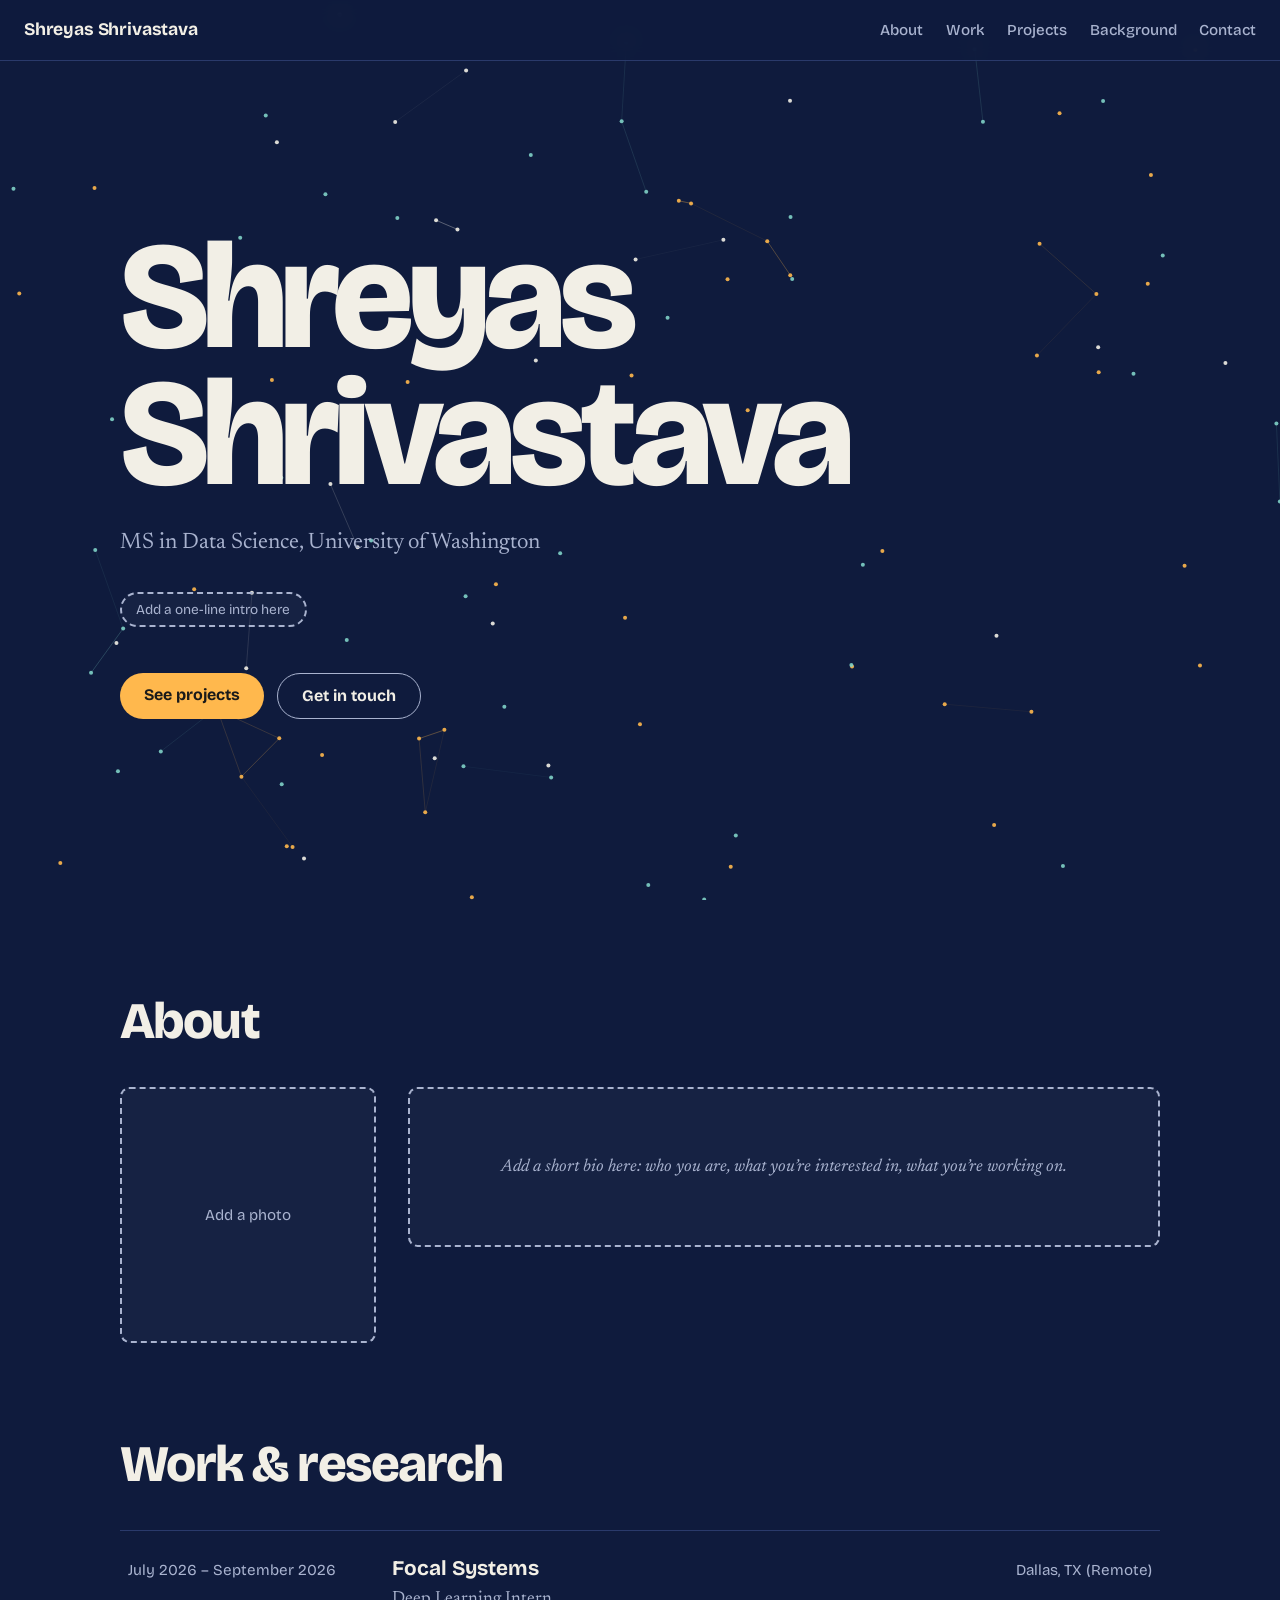
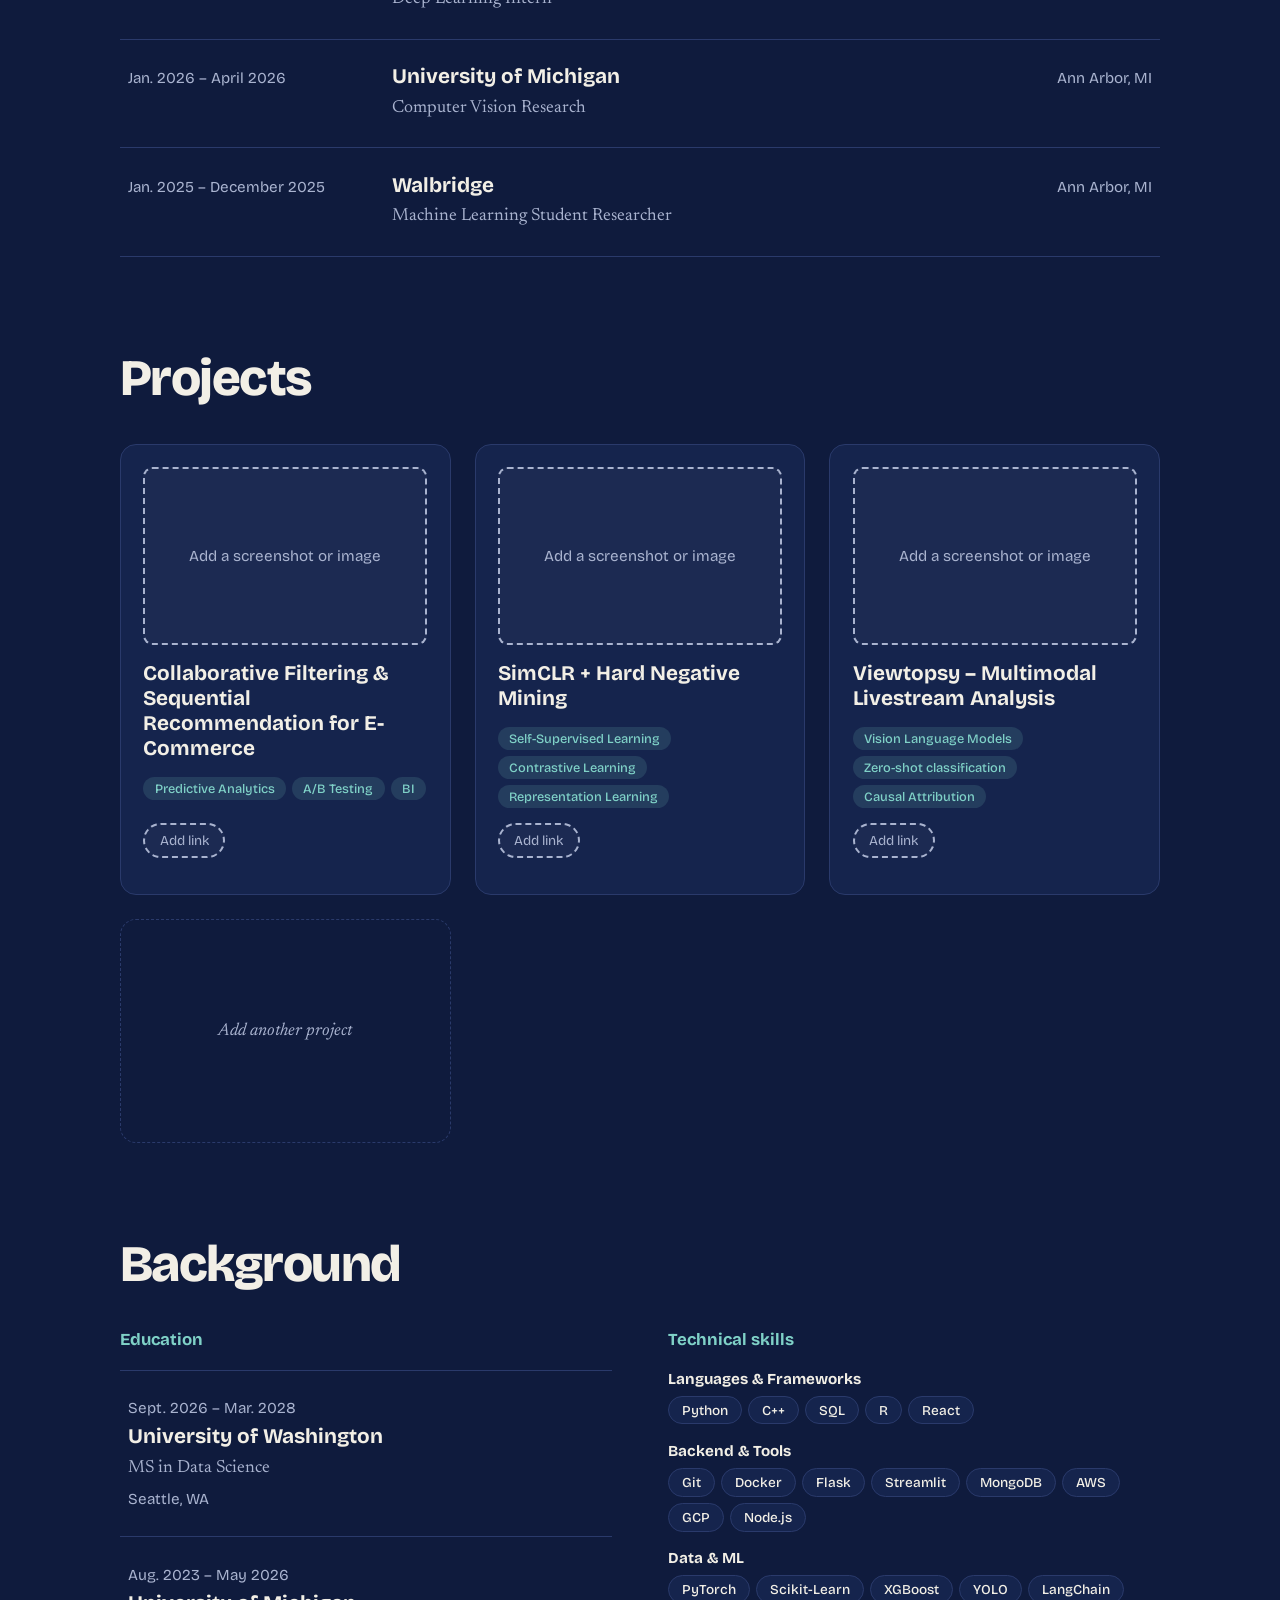
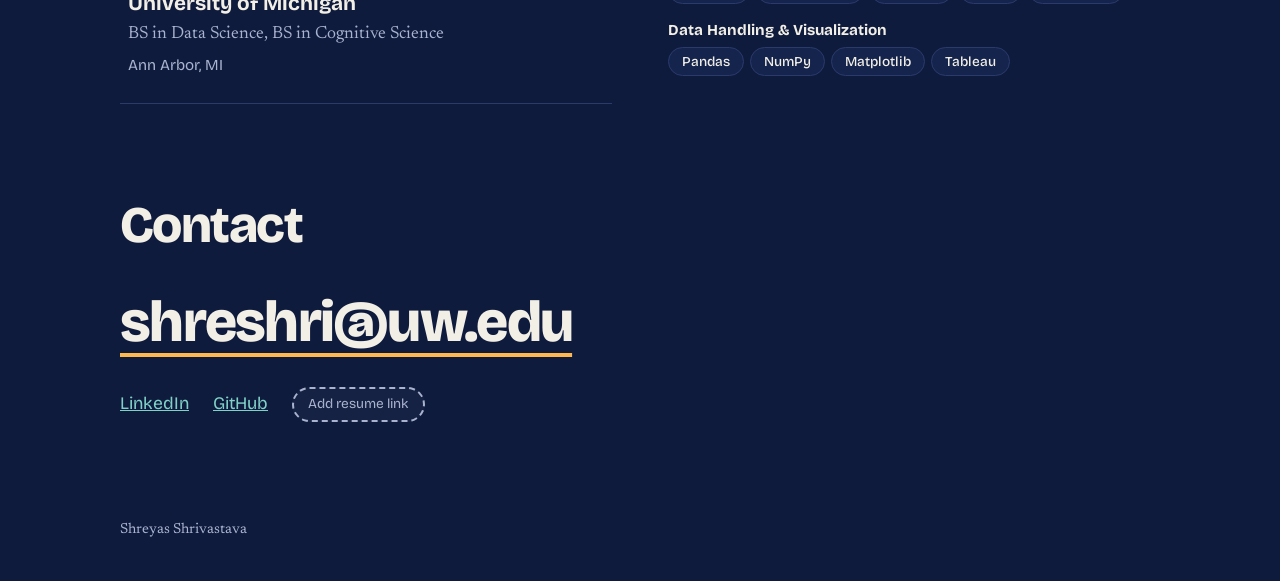
==== index.html @ 06262c01 "Add files via upload" ====
<!DOCTYPE html>
<html lang="en">
<head>
<meta charset="utf-8">
<meta name="viewport" content="width=device-width, initial-scale=1">
<title>Shreyas Shrivastava</title>
<link rel="preconnect" href="https://fonts.googleapis.com">
<link rel="preconnect" href="https://fonts.gstatic.com" crossorigin>
<link href="https://fonts.googleapis.com/css2?family=Bricolage+Grotesque:wght@500;700;800&family=Newsreader:ital,wght@0,400;0,500;1,400&display=swap" rel="stylesheet">
<link rel="stylesheet" href="style.css">
</head>
<body>

<header class="bar">
  <a class="mark" href="#top">Shreyas Shrivastava</a>
  <nav aria-label="Sections">
    <a href="#about">About</a>
    <a href="#work">Work</a>
    <a href="#projects">Projects</a>
    <a href="#background">Background</a>
    <a href="#contact">Contact</a>
  </nav>
</header>

<main id="top">

<section class="hero">
  <canvas id="field" aria-hidden="true"></canvas>
  <div class="hero-inner">
    <h1>Shreyas<br>Shrivastava</h1>
    <p class="sub">MS in Data Science, University of Washington</p>
    <!-- EDIT: replace this placeholder with a one-line intro -->
    <p class="ph ph-inline">Add a one-line intro here</p>
    <div class="cta">
      <a class="btn" href="#projects">See projects</a>
      <a class="btn ghost" href="#contact">Get in touch</a>
    </div>
  </div>
</section>

<section id="about" class="wrap">
  <h2>About</h2>
  <div class="about">
    <!-- EDIT: replace with your photo, e.g. <img src="photo.jpg" alt="Shreyas Shrivastava"> -->
    <div class="ph ph-photo">Add a photo</div>
    <!-- EDIT: replace with your bio -->
    <div class="ph ph-text">Add a short bio here: who you are, what you’re interested in, what you’re working on.</div>
  </div>
</section>

<section id="work" class="wrap">
  <h2>Work &amp; research</h2>
  <ul class="rows">
    <li>
      <span class="when">July 2026 – September 2026</span>
      <div><h3>Focal Systems</h3><p>Deep Learning Intern</p></div>
      <span class="where">Dallas, TX (Remote)</span>
    </li>
    <li>
      <span class="when">Jan. 2026 – April 2026</span>
      <div><h3>University of Michigan</h3><p>Computer Vision Research</p></div>
      <span class="where">Ann Arbor, MI</span>
    </li>
    <li>
      <span class="when">Jan. 2025 – December 2025</span>
      <div><h3>Walbridge</h3><p>Machine Learning Student Researcher</p></div>
      <span class="where">Ann Arbor, MI</span>
    </li>
  </ul>
</section>

<section id="projects" class="wrap">
  <h2>Projects</h2>
  <div class="grid">
    <article class="card">
      <div class="ph ph-shot">Add a screenshot or image</div>
      <h3>Collaborative Filtering &amp; Sequential Recommendation for E-Commerce</h3>
      <ul class="tags"><li>Predictive Analytics</li><li>A/B Testing</li><li>BI</li></ul>
      <!-- EDIT: replace with your link -->
      <p class="ph ph-inline">Add link</p>
    </article>
    <article class="card">
      <div class="ph ph-shot">Add a screenshot or image</div>
      <h3>SimCLR + Hard Negative Mining</h3>
      <ul class="tags"><li>Self-Supervised Learning</li><li>Contrastive Learning</li><li>Representation Learning</li></ul>
      <p class="ph ph-inline">Add link</p>
    </article>
    <article class="card">
      <div class="ph ph-shot">Add a screenshot or image</div>
      <h3>Viewtopsy – Multimodal Livestream Analysis</h3>
      <ul class="tags"><li>Vision Language Models</li><li>Zero-shot classification</li><li>Causal Attribution</li></ul>
      <p class="ph ph-inline">Add link</p>
    </article>
    <article class="card ph-card">
      <div class="ph ph-text">Add another project</div>
    </article>
  </div>
</section>

<section id="background" class="wrap">
  <h2>Background</h2>
  <div class="two">
    <div>
      <h3 class="sm">Education</h3>
      <ul class="rows tight">
        <li>
          <span class="when">Sept. 2026 – Mar. 2028</span>
          <div><h3>University of Washington</h3><p>MS in Data Science</p></div>
          <span class="where">Seattle, WA</span>
        </li>
        <li>
          <span class="when">Aug. 2023 – May 2026</span>
          <div><h3>University of Michigan</h3><p>BS in Data Science, BS in Cognitive Science</p></div>
          <span class="where">Ann Arbor, MI</span>
        </li>
      </ul>
    </div>
    <div>
      <h3 class="sm">Technical skills</h3>
      <dl class="skills">
        <dt>Languages &amp; Frameworks</dt>
        <dd><span>Python</span><span>C++</span><span>SQL</span><span>R</span><span>React</span></dd>
        <dt>Backend &amp; Tools</dt>
        <dd><span>Git</span><span>Docker</span><span>Flask</span><span>Streamlit</span><span>MongoDB</span><span>AWS</span><span>GCP</span><span>Node.js</span></dd>
        <dt>Data &amp; ML</dt>
        <dd><span>PyTorch</span><span>Scikit-Learn</span><span>XGBoost</span><span>YOLO</span><span>LangChain</span></dd>
        <dt>Data Handling &amp; Visualization</dt>
        <dd><span>Pandas</span><span>NumPy</span><span>Matplotlib</span><span>Tableau</span></dd>
      </dl>
    </div>
  </div>
</section>

<section id="contact" class="wrap contact">
  <h2>Contact</h2>
  <a class="big" href="mailto:shreshri@uw.edu">shreshri@uw.edu</a>
  <ul class="links">
    <li><a href="https://linkedin.com/in/shreyas-shrivastava-589263270">LinkedIn</a></li>
    <li><a href="https://github.com/shreyas3303">GitHub</a></li>
    <!-- EDIT: replace with the link to your resume PDF -->
    <li class="ph ph-inline">Add resume link</li>
  </ul>
</section>

</main>

<footer class="wrap foot">Shreyas Shrivastava</footer>

<script>
(function () {
  var c = document.getElementById('field'), x = c.getContext('2d');
  var pts = [], mouse = { x: -999, y: -999 }, w, h, dpr = Math.min(window.devicePixelRatio || 1, 2);
  var still = window.matchMedia('(prefers-reduced-motion: reduce)').matches;
  function size() {
    var r = c.parentElement.getBoundingClientRect();
    w = r.width; h = r.height;
    c.width = w * dpr; c.height = h * dpr; x.setTransform(dpr, 0, 0, dpr, 0, 0);
    var n = Math.round(Math.min(110, w * h / 9000));
    pts = [];
    for (var i = 0; i < n; i++) pts.push({ x: Math.random() * w, y: Math.random() * h,
      vx: (Math.random() - .5) * .25, vy: (Math.random() - .5) * .25, k: i % 5 });
  }
  var cols = ['#ffb84d', '#7fd1c7', '#f2efe6', '#ffb84d', '#7fd1c7'];
  function draw() {
    x.clearRect(0, 0, w, h);
    for (var i = 0; i < pts.length; i++) {
      var p = pts[i];
      if (!still) {
        p.x += p.vx; p.y += p.vy;
        if (p.x < 0 || p.x > w) p.vx *= -1;
        if (p.y < 0 || p.y > h) p.vy *= -1;
        var dx = p.x - mouse.x, dy = p.y - mouse.y, d = dx * dx + dy * dy;
        if (d < 14000) { p.x += dx * .004; p.y += dy * .004; }
      }
      for (var j = i + 1; j < pts.length; j++) {
        var q = pts[j], ax = p.x - q.x, ay = p.y - q.y, dd = ax * ax + ay * ay;
        if (dd < 9000 && p.k === q.k) {
          x.strokeStyle = cols[p.k]; x.globalAlpha = (1 - dd / 9000) * .35;
          x.beginPath(); x.moveTo(p.x, p.y); x.lineTo(q.x, q.y); x.stroke();
        }
      }
      x.globalAlpha = .9; x.fillStyle = cols[p.k];
      x.beginPath(); x.arc(p.x, p.y, 2, 0, 6.283); x.fill();
    }
    if (!still) requestAnimationFrame(draw);
  }
  window.addEventListener('resize', function () { size(); if (still) draw(); });
  c.parentElement.addEventListener('pointermove', function (e) {
    var r = c.getBoundingClientRect(); mouse.x = e.clientX - r.left; mouse.y = e.clientY - r.top;
  });
  size(); draw();
})();
</script>
</body>
</html>
---- style.css ----
:root{--bg:#0f1b3d;--bg2:#15244d;--fg:#f2efe6;--muted:#a9b3cf;--amber:#ffb84d;--teal:#7fd1c7;--rule:#2a3a6b;
--head:"Bricolage Grotesque",system-ui,sans-serif;--body:"Newsreader",Georgia,serif}
*{box-sizing:border-box}
html{scroll-behavior:smooth;scroll-padding-top:4.5rem}
@media (prefers-reduced-motion:reduce){html{scroll-behavior:auto}}
body{margin:0;background:var(--bg);color:var(--fg);font:1.1rem/1.6 var(--body)}
a{color:inherit}
a:focus-visible,.btn:focus-visible{outline:2px solid var(--amber);outline-offset:3px}
.wrap{max-width:68rem;margin:0 auto;padding:6rem 1.5rem 0}

.bar{position:fixed;inset:0 0 auto 0;z-index:10;display:flex;justify-content:space-between;align-items:center;
padding:1rem 1.5rem;background:rgba(15,27,61,.82);backdrop-filter:blur(8px);border-bottom:1px solid var(--rule);font-family:var(--head)}
.mark{font-weight:700;text-decoration:none;letter-spacing:-.01em}
nav{display:flex;gap:1.4rem;font-size:.95rem;font-weight:500}
nav a{text-decoration:none;color:var(--muted);transition:color .2s}
nav a:hover{color:var(--amber)}

.hero{position:relative;min-height:100vh;display:flex;align-items:center;overflow:hidden}
#field{position:absolute;inset:0;width:100%;height:100%}
.hero-inner{position:relative;max-width:68rem;margin:0 auto;padding:7rem 1.5rem 4rem;width:100%;pointer-events:none}
.hero-inner a{pointer-events:auto}
h1{font:800 clamp(3.4rem,13vw,9.5rem)/.9 var(--head);letter-spacing:-.045em;margin:0 0 1.5rem}
.sub{font-size:1.4rem;color:var(--muted);margin:0 0 1rem}
.cta{display:flex;gap:.8rem;flex-wrap:wrap;margin-top:2rem}
.btn{font:700 1rem var(--head);text-decoration:none;padding:.8rem 1.5rem;border-radius:2rem;background:var(--amber);color:#1a1a1a;transition:transform .15s}
.btn:hover{transform:translateY(-2px)}
.btn.ghost{background:none;color:var(--fg);border:1.5px solid var(--muted)}

h2{font:800 clamp(2rem,5vw,3.2rem)/1 var(--head);letter-spacing:-.03em;margin:0 0 2.5rem}
h3{font:700 1.3rem/1.2 var(--head);margin:0}
h3.sm{font-size:1.05rem;color:var(--teal);margin-bottom:1.2rem}

.ph{border:2px dashed var(--muted);border-radius:.6rem;color:var(--muted);font-family:var(--head);font-size:.95rem;
display:flex;align-items:center;justify-content:center;text-align:center;padding:1rem;background:rgba(255,255,255,.03)}
.ph-inline{display:inline-flex;padding:.3rem .9rem;border-radius:2rem;font-size:.85rem;pointer-events:auto}
.ph-photo{aspect-ratio:1;max-width:16rem;width:100%}
.ph-text{min-height:10rem;font-family:var(--body);font-size:1.1rem;font-style:italic}
.ph-shot{aspect-ratio:16/10;margin-bottom:1.2rem}

.about{display:grid;grid-template-columns:16rem 1fr;gap:2rem;align-items:start}

.rows{list-style:none;margin:0;padding:0;border-top:1px solid var(--rule)}
.rows li{display:grid;grid-template-columns:15rem 1fr auto;gap:1.5rem;align-items:baseline;padding:1.6rem .5rem;border-bottom:1px solid var(--rule);transition:background .2s,padding .2s}
.rows li:hover{background:var(--bg2);padding-left:1.2rem}
.rows p{margin:.2rem 0 0;color:var(--muted)}
.when,.where{font-family:var(--head);font-size:.95rem;color:var(--muted)}
.where{text-align:right}
.rows.tight li{grid-template-columns:1fr;gap:.3rem}
.rows.tight .where{text-align:left}

.grid{display:grid;grid-template-columns:repeat(auto-fit,minmax(18rem,1fr));gap:1.5rem}
.card{background:var(--bg2);border:1px solid var(--rule);border-radius:1rem;padding:1.4rem;transition:transform .2s,border-color .2s;display:flex;flex-direction:column;gap:.9rem}
.card:hover{transform:translateY(-4px);border-color:var(--amber)}
.card .ph-shot{margin-bottom:.2rem}
.ph-card{border-style:dashed;justify-content:center;align-items:center;min-height:14rem;background:none}
.ph-card:hover{transform:none;border-color:var(--rule)}
.ph-card .ph{border:0;background:none}
.tags{list-style:none;margin:0;padding:0;display:flex;flex-wrap:wrap;gap:.4rem}
.tags li{font:500 .8rem var(--head);padding:.25rem .7rem;border-radius:2rem;background:rgba(127,209,199,.14);color:var(--teal)}
.card .ph-inline{align-self:flex-start;margin-top:auto}

.two{display:grid;grid-template-columns:1fr 1fr;gap:3.5rem}
.skills{margin:0}
.skills dt{font:700 .95rem var(--head);margin-top:1.1rem}
.skills dd{margin:.5rem 0 0;display:flex;flex-wrap:wrap;gap:.4rem}
.skills span{font:500 .85rem var(--head);padding:.3rem .8rem;border:1px solid var(--rule);border-radius:2rem;background:var(--bg2)}

.contact .big{display:inline-block;font:800 clamp(1.6rem,6vw,3.6rem)/1.1 var(--head);letter-spacing:-.03em;text-decoration-color:var(--amber);text-decoration-thickness:4px;text-underline-offset:.2em}
.contact .big:hover{color:var(--amber)}
.links{list-style:none;padding:0;margin:2rem 0 0;display:flex;gap:1.5rem;flex-wrap:wrap;font-family:var(--head);align-items:center}
.links a{color:var(--teal)}
.foot{padding-top:6rem;padding-bottom:2.5rem;color:var(--muted);font-size:.9rem}

@media (max-width:52rem){
 nav{gap:.9rem;font-size:.85rem}.mark{display:none}.bar{justify-content:center}
 .about,.two{grid-template-columns:1fr}
 .rows li{grid-template-columns:1fr;gap:.3rem}.where{text-align:left}
}
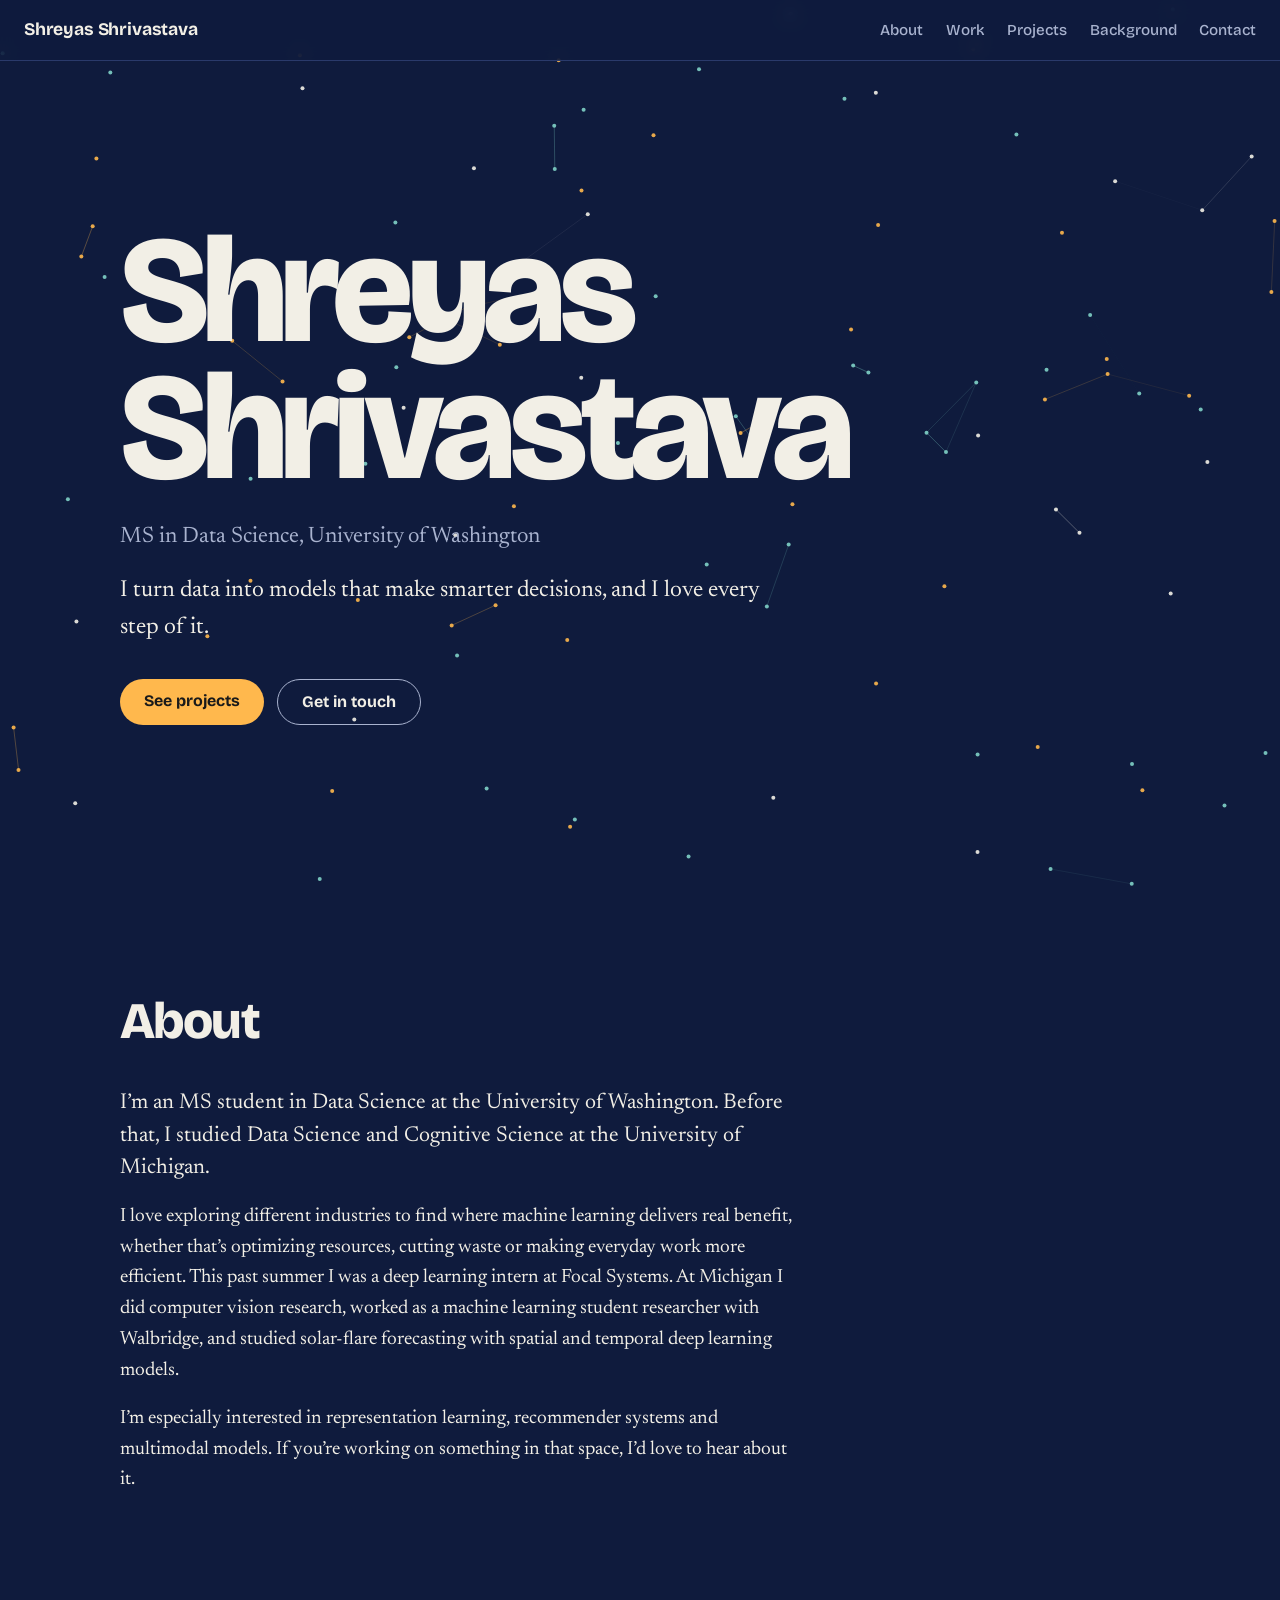
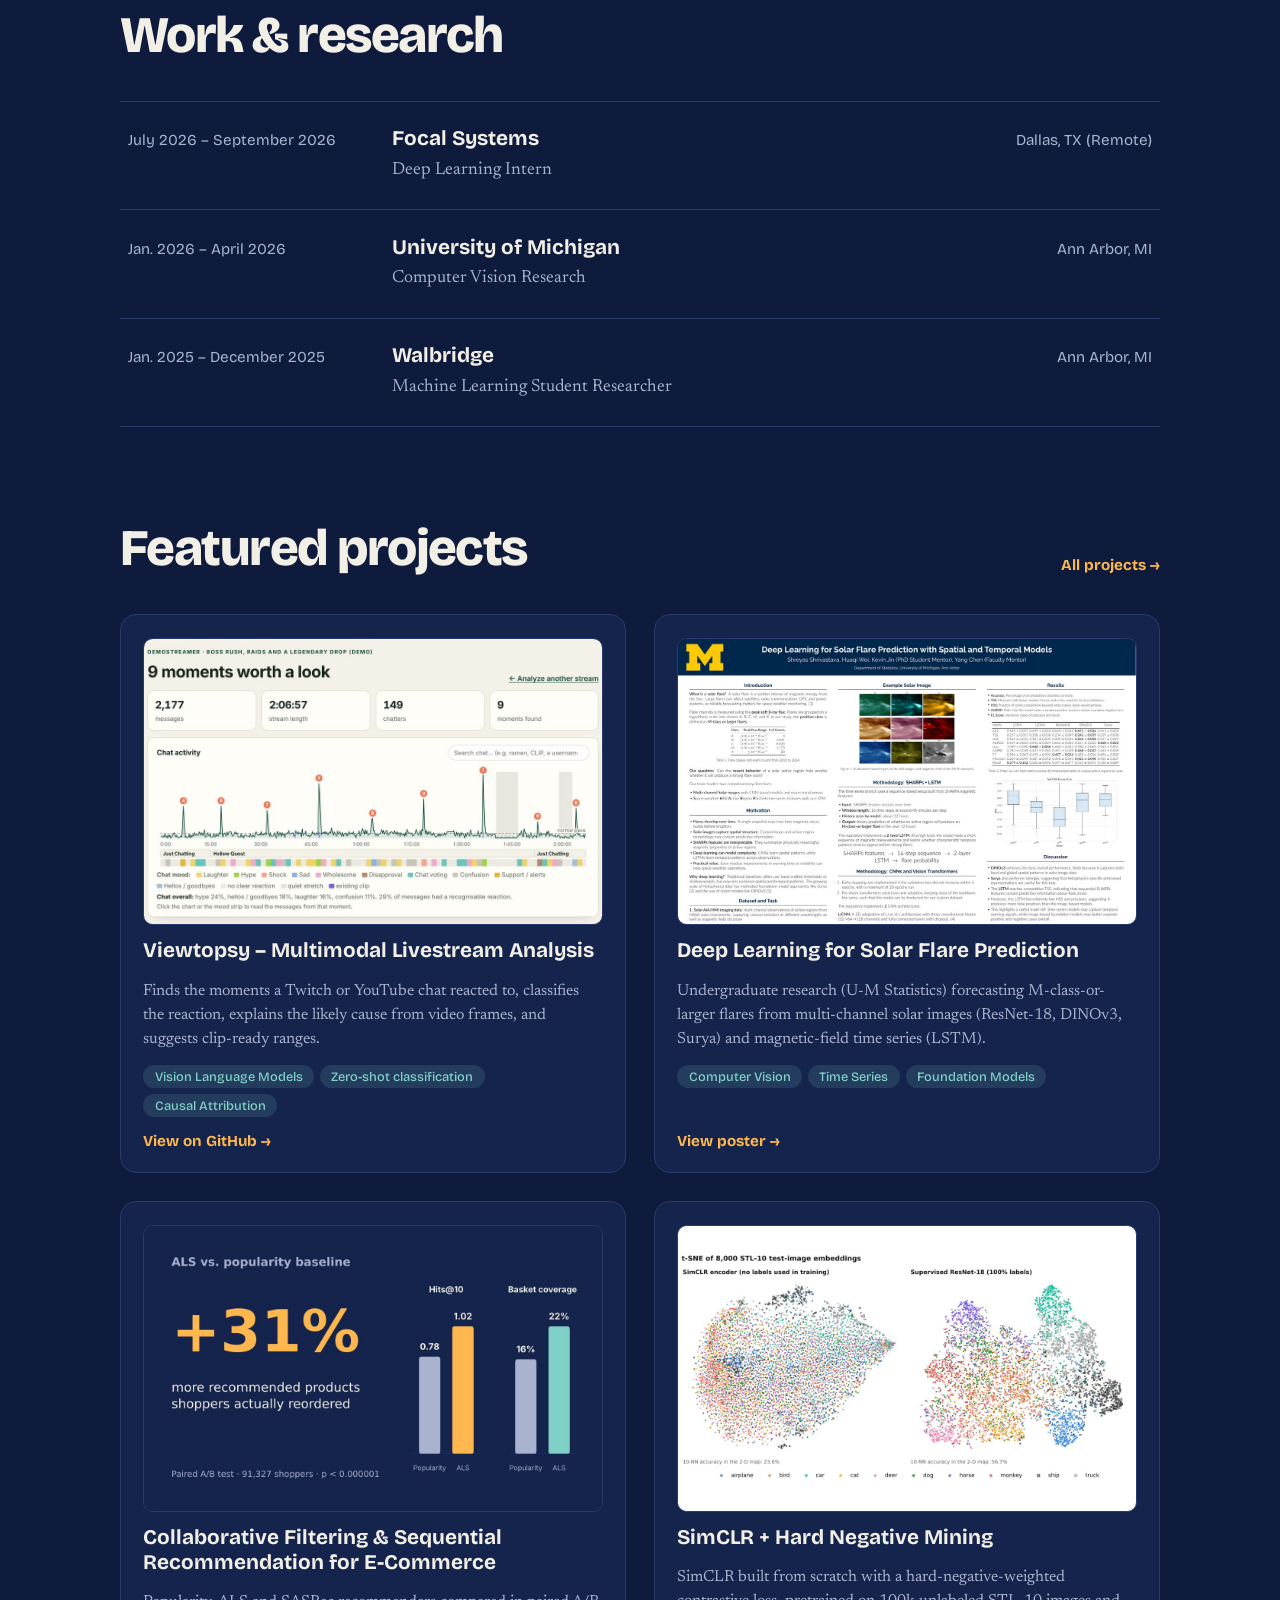
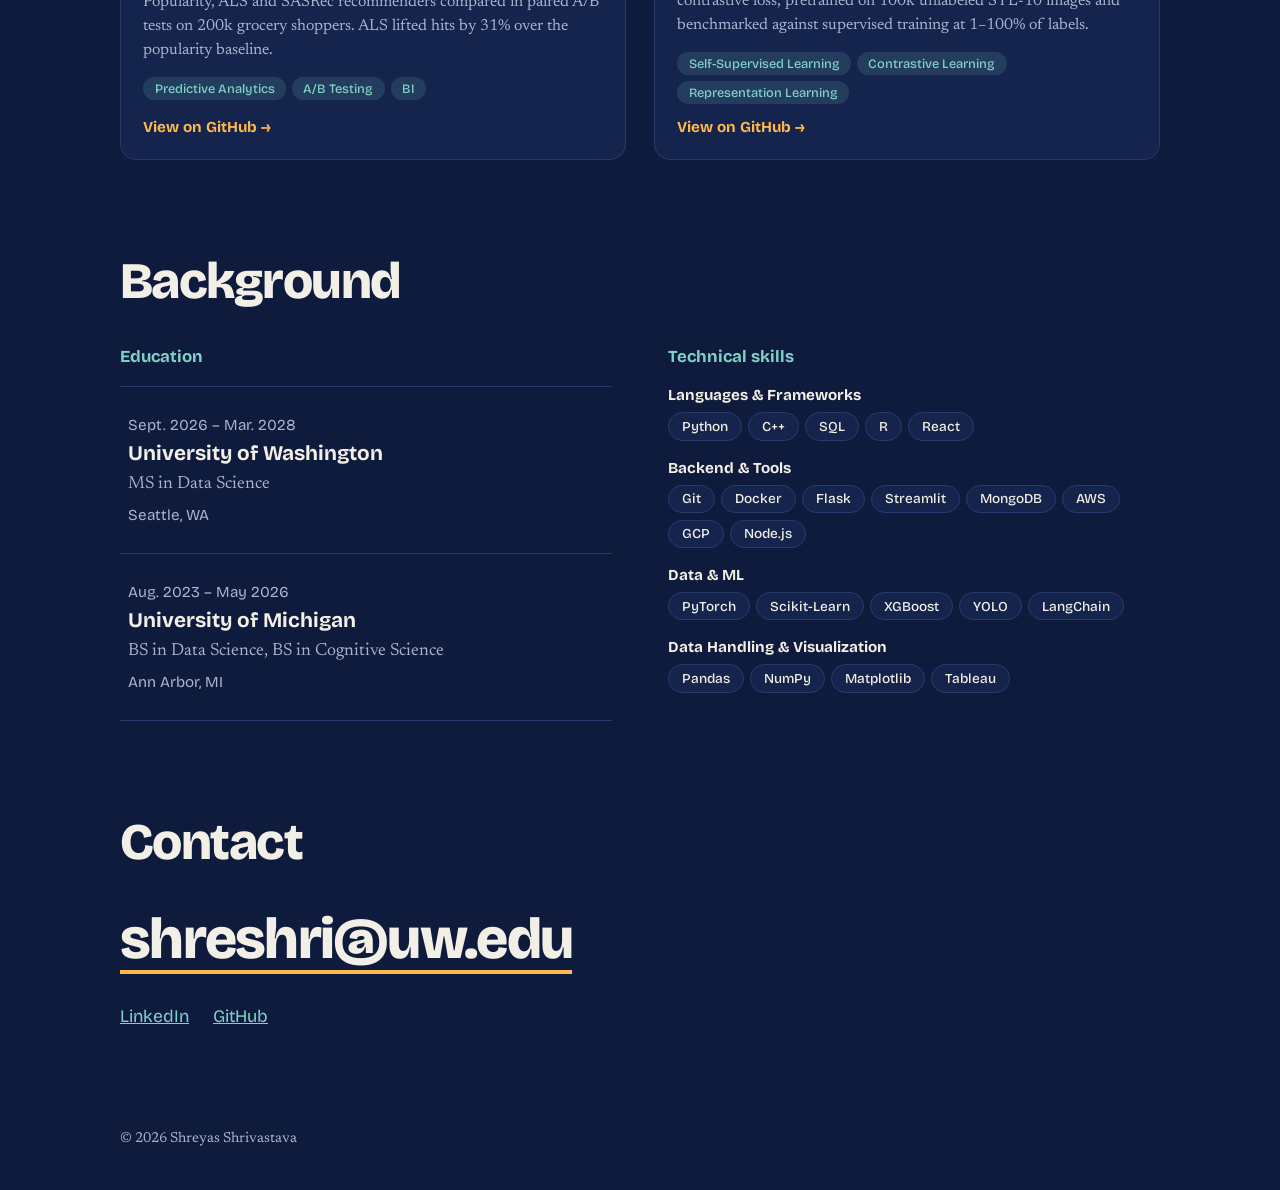
==== commit 9fe867f6: "Finish site: intro, bio, featured projects with images, new Projects page Co-Authored-By: Claude Opu" ====
--- a/index.html
+++ b/index.html
@@ -3,7 +3,14 @@
 <head>
 <meta charset="utf-8">
 <meta name="viewport" content="width=device-width, initial-scale=1">
-<title>Shreyas Shrivastava</title>
+<title>Shreyas Shrivastava · Data Science &amp; Machine Learning</title>
+<meta name="description" content="Shreyas Shrivastava: MS in Data Science student at the University of Washington, working on machine learning, computer vision and recommender systems.">
+<meta property="og:title" content="Shreyas Shrivastava">
+<meta property="og:description" content="MS in Data Science, University of Washington. Machine learning, computer vision and recommender systems.">
+<meta property="og:type" content="website">
+<meta property="og:image" content="https://shreyas3303.github.io/personal-website/images/recommender.jpg">
+<meta name="theme-color" content="#0f1b3d">
+<link rel="icon" href="data:image/svg+xml,%3Csvg xmlns='http://www.w3.org/2000/svg' viewBox='0 0 64 64'%3E%3Crect width='64' height='64' rx='14' fill='%230f1b3d'/%3E%3Ctext x='32' y='45' font-family='Arial,sans-serif' font-weight='800' font-size='38' text-anchor='middle' fill='%23ffb84d'%3ES%3C/text%3E%3C/svg%3E">
 <link rel="preconnect" href="https://fonts.googleapis.com">
 <link rel="preconnect" href="https://fonts.gstatic.com" crossorigin>
 <link href="https://fonts.googleapis.com/css2?family=Bricolage+Grotesque:wght@500;700;800&family=Newsreader:ital,wght@0,400;0,500;1,400&display=swap" rel="stylesheet">
@@ -16,7 +23,7 @@
   <nav aria-label="Sections">
     <a href="#about">About</a>
     <a href="#work">Work</a>
-    <a href="#projects">Projects</a>
+    <a href="projects.html">Projects</a>
     <a href="#background">Background</a>
     <a href="#contact">Contact</a>
   </nav>
@@ -29,8 +36,7 @@
   <div class="hero-inner">
     <h1>Shreyas<br>Shrivastava</h1>
     <p class="sub">MS in Data Science, University of Washington</p>
-    <!-- EDIT: replace this placeholder with a one-line intro -->
-    <p class="ph ph-inline">Add a one-line intro here</p>
+    <p class="intro">I turn data into models that make smarter decisions, and I love every step of it.</p>
     <div class="cta">
       <a class="btn" href="#projects">See projects</a>
       <a class="btn ghost" href="#contact">Get in touch</a>
@@ -40,11 +46,14 @@
 
 <section id="about" class="wrap">
   <h2>About</h2>
+  <!-- To add a photo: put photo.jpg in images/, add class "has-photo" to the div below,
+       and add <img class="photo" src="images/photo.jpg" alt="Shreyas Shrivastava"> as its first child. -->
   <div class="about">
-    <!-- EDIT: replace with your photo, e.g. <img src="photo.jpg" alt="Shreyas Shrivastava"> -->
-    <div class="ph ph-photo">Add a photo</div>
-    <!-- EDIT: replace with your bio -->
-    <div class="ph ph-text">Add a short bio here: who you are, what you’re interested in, what you’re working on.</div>
+    <div class="bio">
+      <p>I’m an MS student in Data Science at the University of Washington. Before that, I studied Data Science and Cognitive Science at the University of Michigan.</p>
+      <p>I love exploring different industries to find where machine learning delivers real benefit, whether that’s optimizing resources, cutting waste or making everyday work more efficient. This past summer I was a deep learning intern at Focal Systems. At Michigan I did computer vision research, worked as a machine learning student researcher with Walbridge, and studied solar-flare forecasting with spatial and temporal deep learning models.</p>
+      <p>I’m especially interested in representation learning, recommender systems and multimodal models. If you’re working on something in that space, I’d love to hear about it.</p>
+    </div>
   </div>
 </section>
 
@@ -70,29 +79,35 @@
 </section>
 
 <section id="projects" class="wrap">
-  <h2>Projects</h2>
+  <div class="sec-head"><h2>Featured projects</h2><a class="more" href="projects.html">All projects <span aria-hidden="true">→</span></a></div>
   <div class="grid">
     <article class="card">
-      <div class="ph ph-shot">Add a screenshot or image</div>
+      <a class="shot" href="https://github.com/Shreyas3303/viewtopsy"><img src="images/viewtopsy.jpg" alt="Viewtopsy chat-activity chart with ranked moments and chat mood strip" loading="lazy" width="1200" height="626"></a>
+      <h3>Viewtopsy – Multimodal Livestream Analysis</h3>
+      <p class="desc">Finds the moments a Twitch or YouTube chat reacted to, classifies the reaction, explains the likely cause from video frames, and suggests clip-ready ranges.</p>
+      <ul class="tags"><li>Vision Language Models</li><li>Zero-shot classification</li><li>Causal Attribution</li></ul>
+      <a class="more" href="https://github.com/Shreyas3303/viewtopsy">View on GitHub <span aria-hidden="true">→</span></a>
+    </article>
+    <article class="card">
+      <a class="shot" href="https://github.com/Shreyas3303/URPS-2026---Deep-Learning-for-Solar-Flare-Prediction/blob/main/URPS_2026_Poster.pdf"><img src="images/solar-flare.jpg" alt="Research poster: Deep Learning for Solar Flare Prediction with Spatial and Temporal Models" loading="lazy" width="1200" height="895"></a>
+      <h3>Deep Learning for Solar Flare Prediction</h3>
+      <p class="desc">Undergraduate research (U-M Statistics) forecasting M-class-or-larger flares from multi-channel solar images (ResNet-18, DINOv3, Surya) and magnetic-field time series (LSTM).</p>
+      <ul class="tags"><li>Computer Vision</li><li>Time Series</li><li>Foundation Models</li></ul>
+      <a class="more" href="https://github.com/Shreyas3303/URPS-2026---Deep-Learning-for-Solar-Flare-Prediction/blob/main/URPS_2026_Poster.pdf">View poster <span aria-hidden="true">→</span></a>
+    </article>
+    <article class="card">
+      <a class="shot" href="https://github.com/Shreyas3303/Recommender-System-A-B-Testing-and-Revenue-Impact-Analysis"><img src="images/recommender.jpg" alt="ALS recommender beats the popularity baseline by 31% on hits" loading="lazy" width="1200" height="750"></a>
       <h3>Collaborative Filtering &amp; Sequential Recommendation for E-Commerce</h3>
+      <p class="desc">Popularity, ALS and SASRec recommenders compared in paired A/B tests on 200k grocery shoppers. ALS lifted hits by 31% over the popularity baseline.</p>
       <ul class="tags"><li>Predictive Analytics</li><li>A/B Testing</li><li>BI</li></ul>
-      <!-- EDIT: replace with your link -->
-      <p class="ph ph-inline">Add link</p>
-    </article>
-    <article class="card">
-      <div class="ph ph-shot">Add a screenshot or image</div>
+      <a class="more" href="https://github.com/Shreyas3303/Recommender-System-A-B-Testing-and-Revenue-Impact-Analysis">View on GitHub <span aria-hidden="true">→</span></a>
+    </article>
+    <article class="card">
+      <a class="shot fit" href="https://github.com/Shreyas3303/contrastive-learning-negative-mining"><img src="images/simclr.jpg" alt="t-SNE maps of SimCLR and supervised image embeddings on STL-10" loading="lazy" width="1200" height="611"></a>
       <h3>SimCLR + Hard Negative Mining</h3>
+      <p class="desc">SimCLR built from scratch with a hard-negative-weighted contrastive loss, pretrained on 100k unlabeled STL-10 images and benchmarked against supervised training at 1–100% of labels.</p>
       <ul class="tags"><li>Self-Supervised Learning</li><li>Contrastive Learning</li><li>Representation Learning</li></ul>
-      <p class="ph ph-inline">Add link</p>
-    </article>
-    <article class="card">
-      <div class="ph ph-shot">Add a screenshot or image</div>
-      <h3>Viewtopsy – Multimodal Livestream Analysis</h3>
-      <ul class="tags"><li>Vision Language Models</li><li>Zero-shot classification</li><li>Causal Attribution</li></ul>
-      <p class="ph ph-inline">Add link</p>
-    </article>
-    <article class="card ph-card">
-      <div class="ph ph-text">Add another project</div>
+      <a class="more" href="https://github.com/Shreyas3303/contrastive-learning-negative-mining">View on GitHub <span aria-hidden="true">→</span></a>
     </article>
   </div>
 </section>
@@ -135,16 +150,16 @@
   <h2>Contact</h2>
   <a class="big" href="mailto:shreshri@uw.edu">shreshri@uw.edu</a>
   <ul class="links">
-    <li><a href="https://linkedin.com/in/shreyas-shrivastava-589263270">LinkedIn</a></li>
+    <li><a href="https://www.linkedin.com/in/shreyas-shrivastava-589263270">LinkedIn</a></li>
     <li><a href="https://github.com/shreyas3303">GitHub</a></li>
-    <!-- EDIT: replace with the link to your resume PDF -->
-    <li class="ph ph-inline">Add resume link</li>
+    <!-- To add a resume: put resume.pdf in the repo root and uncomment the next line -->
+    <!-- <li><a href="resume.pdf">Resume</a></li> -->
   </ul>
 </section>
 
 </main>
 
-<footer class="wrap foot">Shreyas Shrivastava</footer>
+<footer class="wrap foot">© 2026 Shreyas Shrivastava</footer>
 
 <script>
 (function () {
--- a/style.css
+++ b/style.css
@@ -13,7 +13,7 @@
 .mark{font-weight:700;text-decoration:none;letter-spacing:-.01em}
 nav{display:flex;gap:1.4rem;font-size:.95rem;font-weight:500}
 nav a{text-decoration:none;color:var(--muted);transition:color .2s}
-nav a:hover{color:var(--amber)}
+nav a:hover,nav a[aria-current]{color:var(--amber)}
 
 .hero{position:relative;min-height:100vh;display:flex;align-items:center;overflow:hidden}
 #field{position:absolute;inset:0;width:100%;height:100%}
@@ -37,7 +37,13 @@
 .ph-text{min-height:10rem;font-family:var(--body);font-size:1.1rem;font-style:italic}
 .ph-shot{aspect-ratio:16/10;margin-bottom:1.2rem}
 
-.about{display:grid;grid-template-columns:16rem 1fr;gap:2rem;align-items:start}
+.intro{font-size:clamp(1.15rem,2.2vw,1.45rem);max-width:40rem;margin:0}
+.about{display:grid;grid-template-columns:1fr;gap:2.5rem;align-items:start}
+.about.has-photo{grid-template-columns:16rem 1fr}
+.photo{width:100%;aspect-ratio:1;object-fit:cover;border-radius:1rem;border:1px solid var(--rule)}
+.bio{max-width:42rem;font-size:1.2rem}
+.bio p{margin:0 0 1.1rem}
+.bio p:first-child{font-size:1.35rem;line-height:1.5}
 
 .rows{list-style:none;margin:0;padding:0;border-top:1px solid var(--rule)}
 .rows li{display:grid;grid-template-columns:15rem 1fr auto;gap:1.5rem;align-items:baseline;padding:1.6rem .5rem;border-bottom:1px solid var(--rule);transition:background .2s,padding .2s}
@@ -48,10 +54,17 @@
 .rows.tight li{grid-template-columns:1fr;gap:.3rem}
 .rows.tight .where{text-align:left}
 
-.grid{display:grid;grid-template-columns:repeat(auto-fit,minmax(18rem,1fr));gap:1.5rem}
+.grid{display:grid;grid-template-columns:repeat(2,1fr);gap:1.75rem}
+@media (max-width:44rem){.grid{grid-template-columns:1fr}}
 .card{background:var(--bg2);border:1px solid var(--rule);border-radius:1rem;padding:1.4rem;transition:transform .2s,border-color .2s;display:flex;flex-direction:column;gap:.9rem}
 .card:hover{transform:translateY(-4px);border-color:var(--amber)}
-.card .ph-shot{margin-bottom:.2rem}
+.shot{display:block;aspect-ratio:16/10;border-radius:.6rem;overflow:hidden;background:#0b1430;border:1px solid var(--rule)}
+.shot img{width:100%;height:100%;object-fit:cover;object-position:top;display:block;transition:transform .35s}
+.shot.fit{background:#fff}.shot.fit img{object-fit:contain;object-position:center}
+.card:hover .shot img{transform:scale(1.03)}
+.desc{margin:0;color:var(--muted);font-size:1rem;line-height:1.5}
+.more{margin-top:auto;font:700 .95rem var(--head);color:var(--amber);text-decoration:none}
+.more:hover{text-decoration:underline}
 .ph-card{border-style:dashed;justify-content:center;align-items:center;min-height:14rem;background:none}
 .ph-card:hover{transform:none;border-color:var(--rule)}
 .ph-card .ph{border:0;background:none}
@@ -73,6 +86,17 @@
 
 @media (max-width:52rem){
  nav{gap:.9rem;font-size:.85rem}.mark{display:none}.bar{justify-content:center}
- .about,.two{grid-template-columns:1fr}
+ .about,.about.has-photo,.two{grid-template-columns:1fr}
  .rows li{grid-template-columns:1fr;gap:.3rem}.where{text-align:left}
 }
+
+.sec-head{display:flex;justify-content:space-between;align-items:baseline;gap:1rem;flex-wrap:wrap;margin-bottom:2.5rem}
+.sec-head h2{margin:0}
+.page-head{padding-top:9rem}
+.page-title{font-size:clamp(3rem,10vw,6.5rem);margin-bottom:1rem}
+.tight-top{padding-top:4rem}
+.minis{display:grid;grid-template-columns:repeat(auto-fill,minmax(20rem,1fr));gap:1.25rem}
+.mini{border:1px solid var(--rule);border-radius:1rem;padding:1.4rem;display:flex;flex-direction:column;gap:.8rem;transition:border-color .2s,background .2s}
+.mini:hover{border-color:var(--amber);background:var(--bg2)}
+.mini-links{display:flex;gap:1.2rem;margin-top:auto;flex-wrap:wrap}
+.foot a{color:var(--teal)}
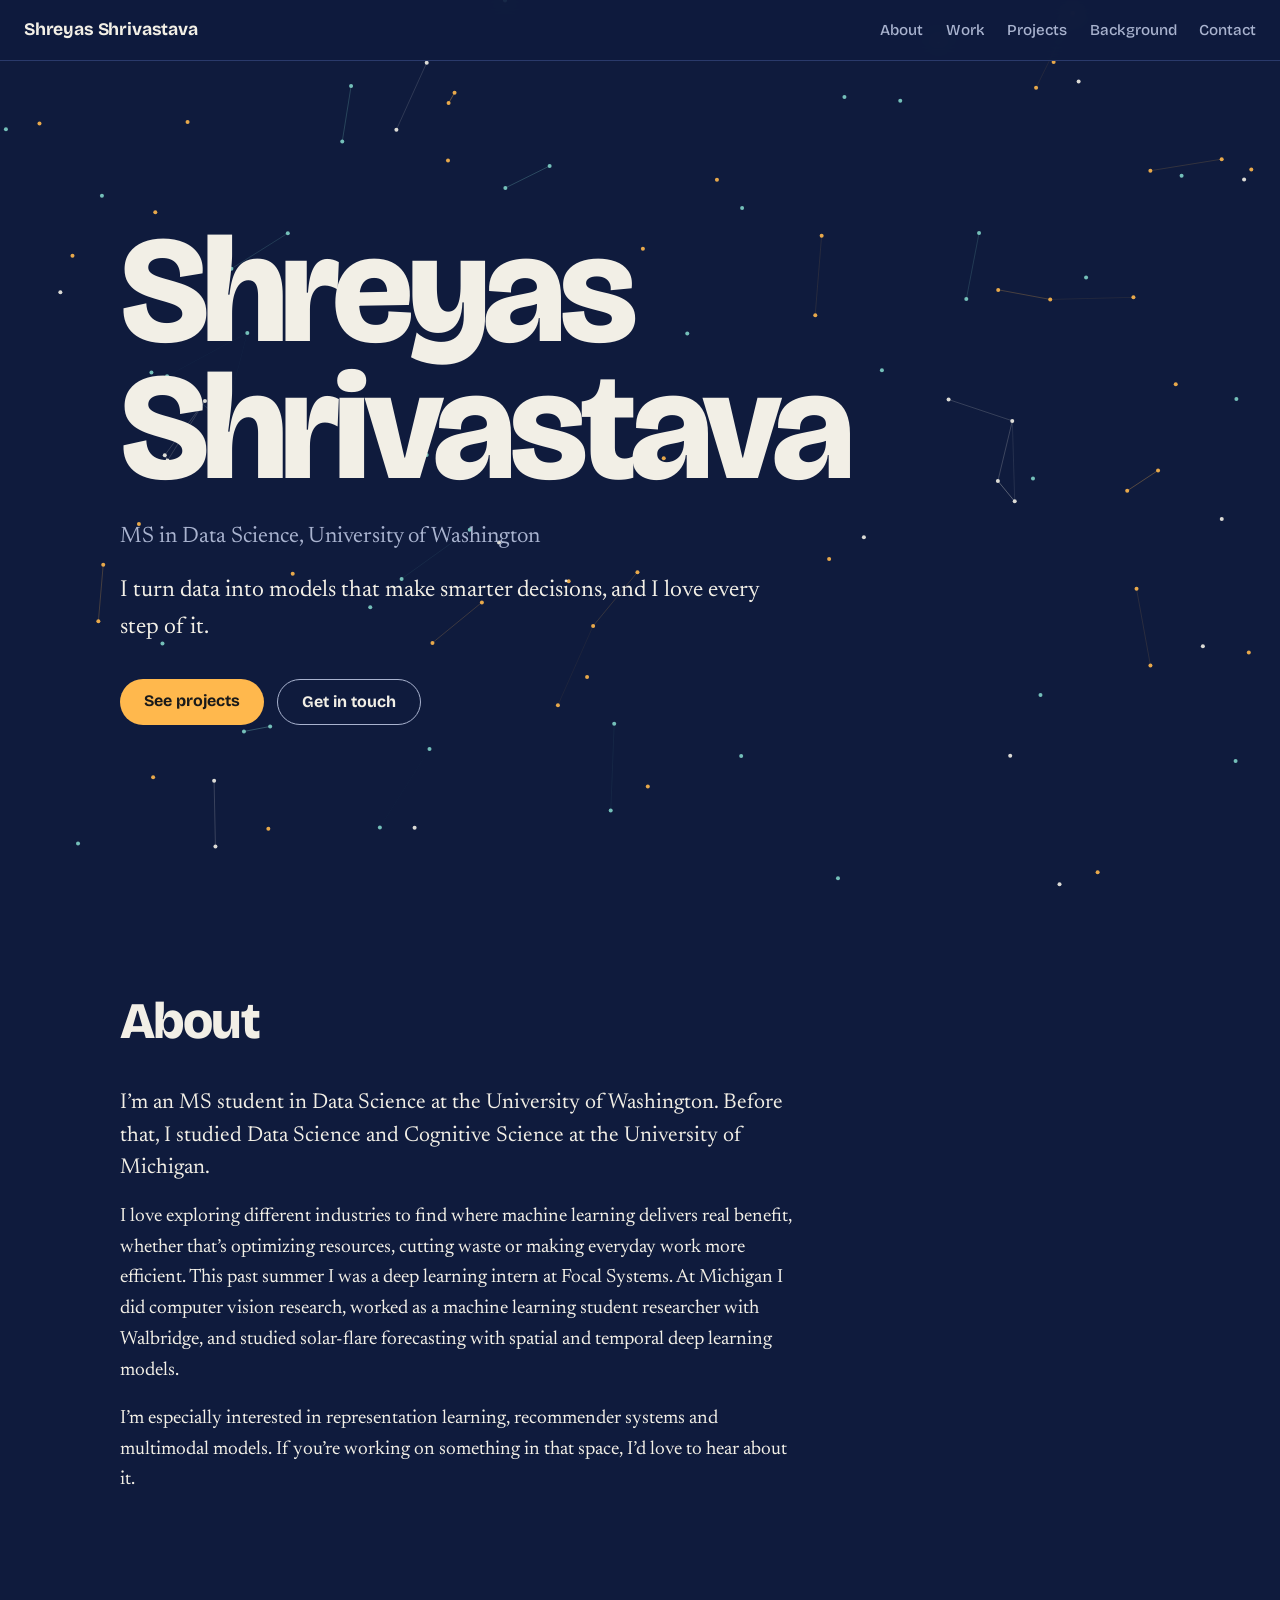
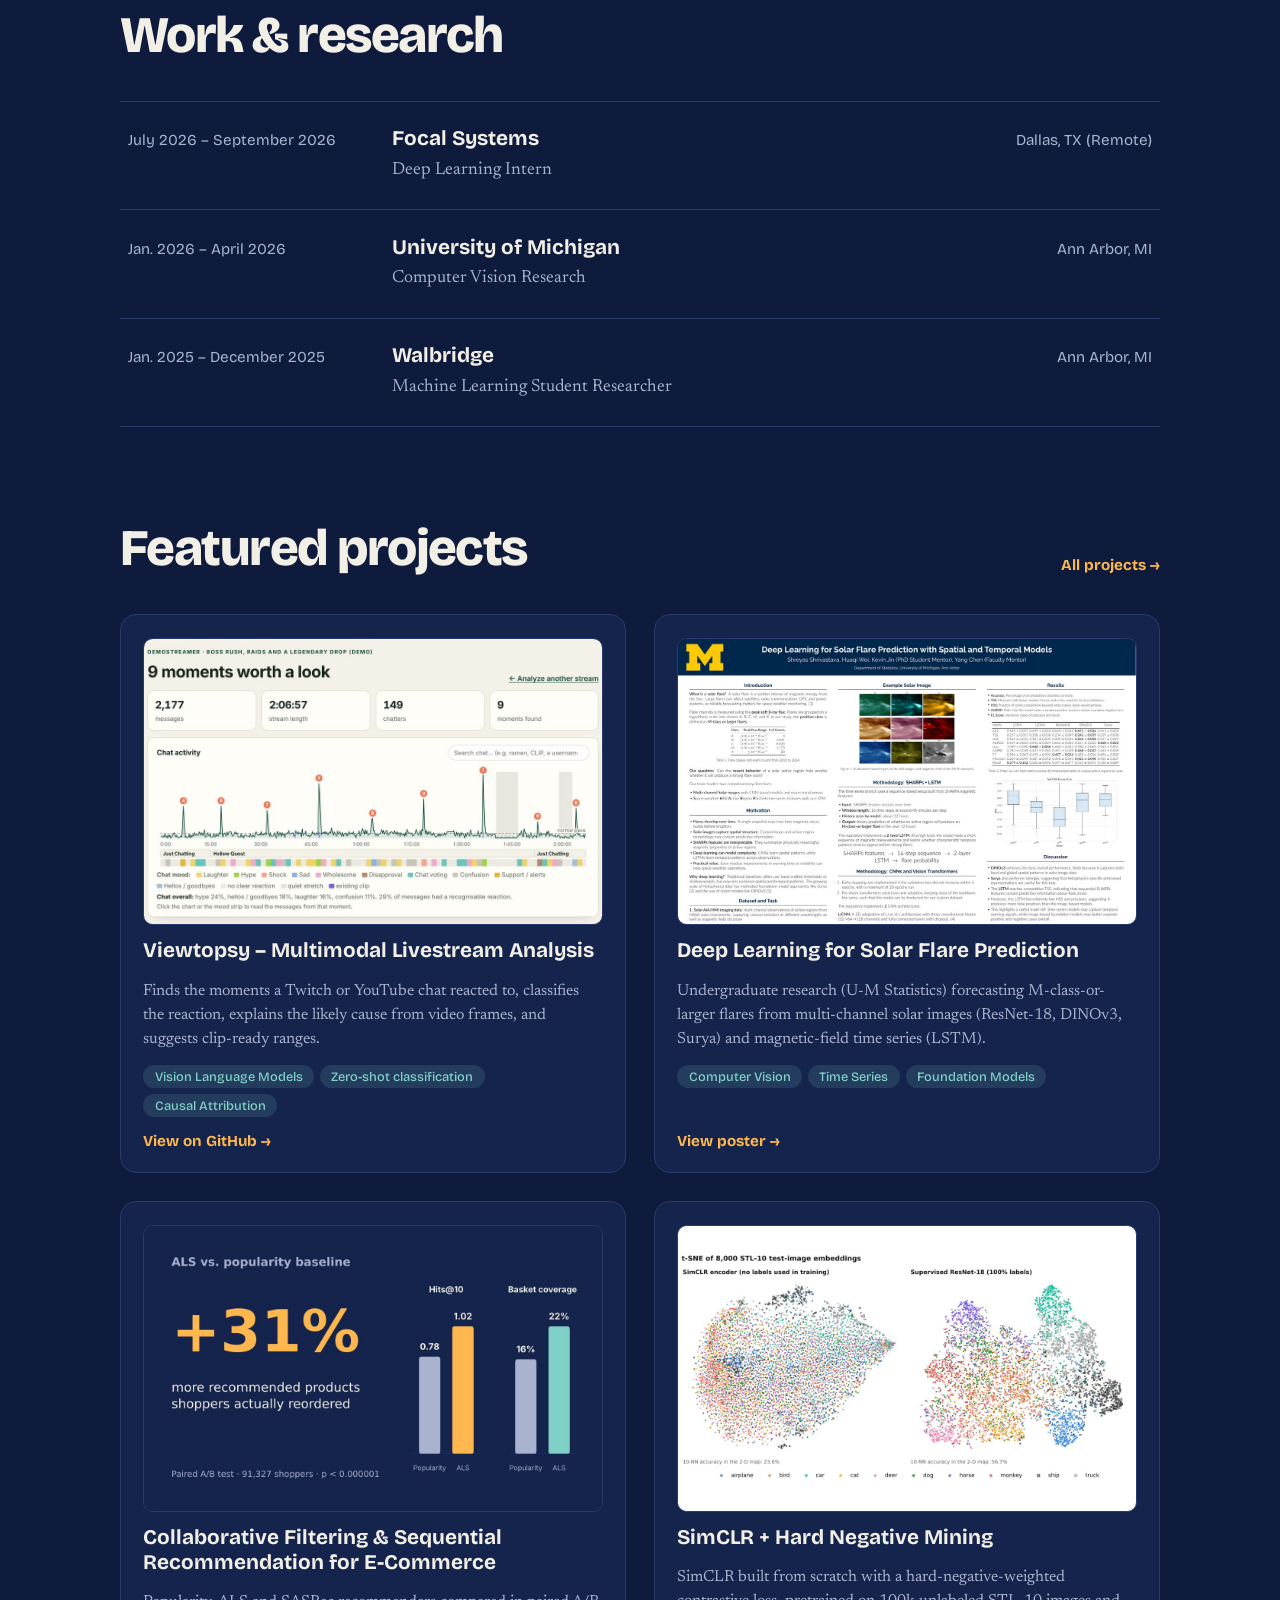
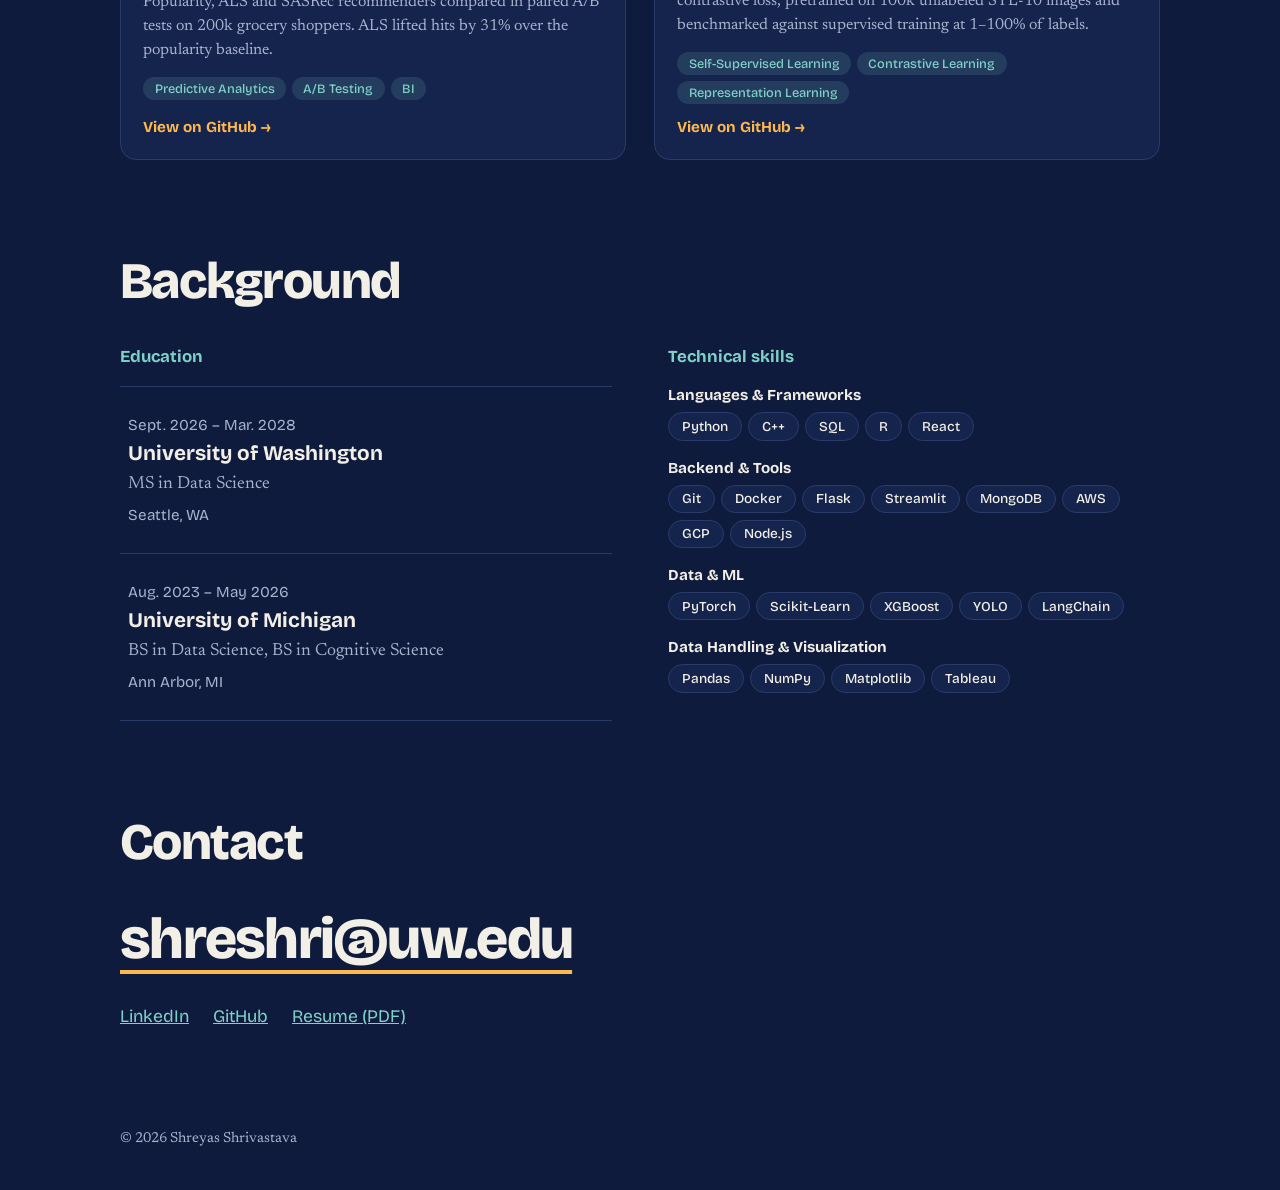
==== commit 1b3efe25: "Add resume (phone number removed) and link it from Contact Co-Authored-By: Claude Opus 5.5 <noreply@" ====
--- a/index.html
+++ b/index.html
@@ -152,8 +152,7 @@
   <ul class="links">
     <li><a href="https://www.linkedin.com/in/shreyas-shrivastava-589263270">LinkedIn</a></li>
     <li><a href="https://github.com/shreyas3303">GitHub</a></li>
-    <!-- To add a resume: put resume.pdf in the repo root and uncomment the next line -->
-    <!-- <li><a href="resume.pdf">Resume</a></li> -->
+    <li><a href="resume.pdf" target="_blank" rel="noopener">Resume (PDF)</a></li>
   </ul>
 </section>
 
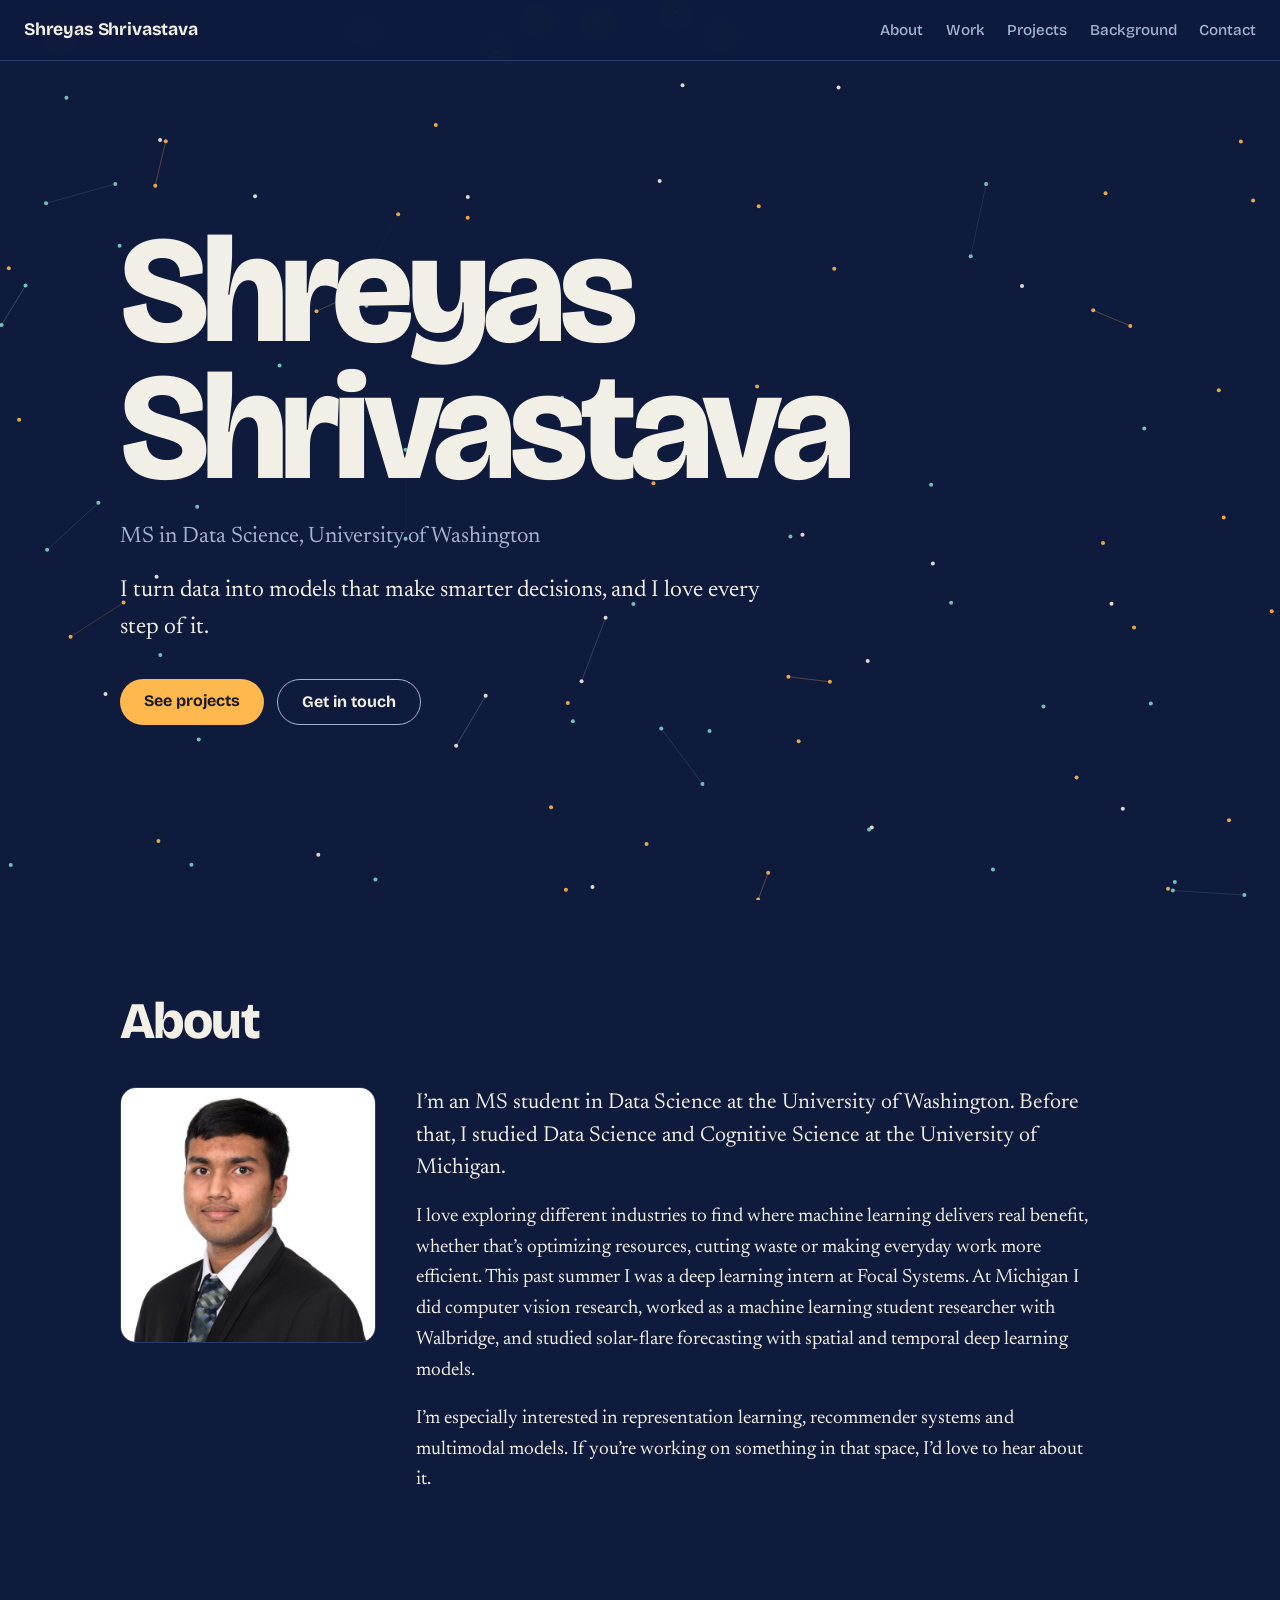
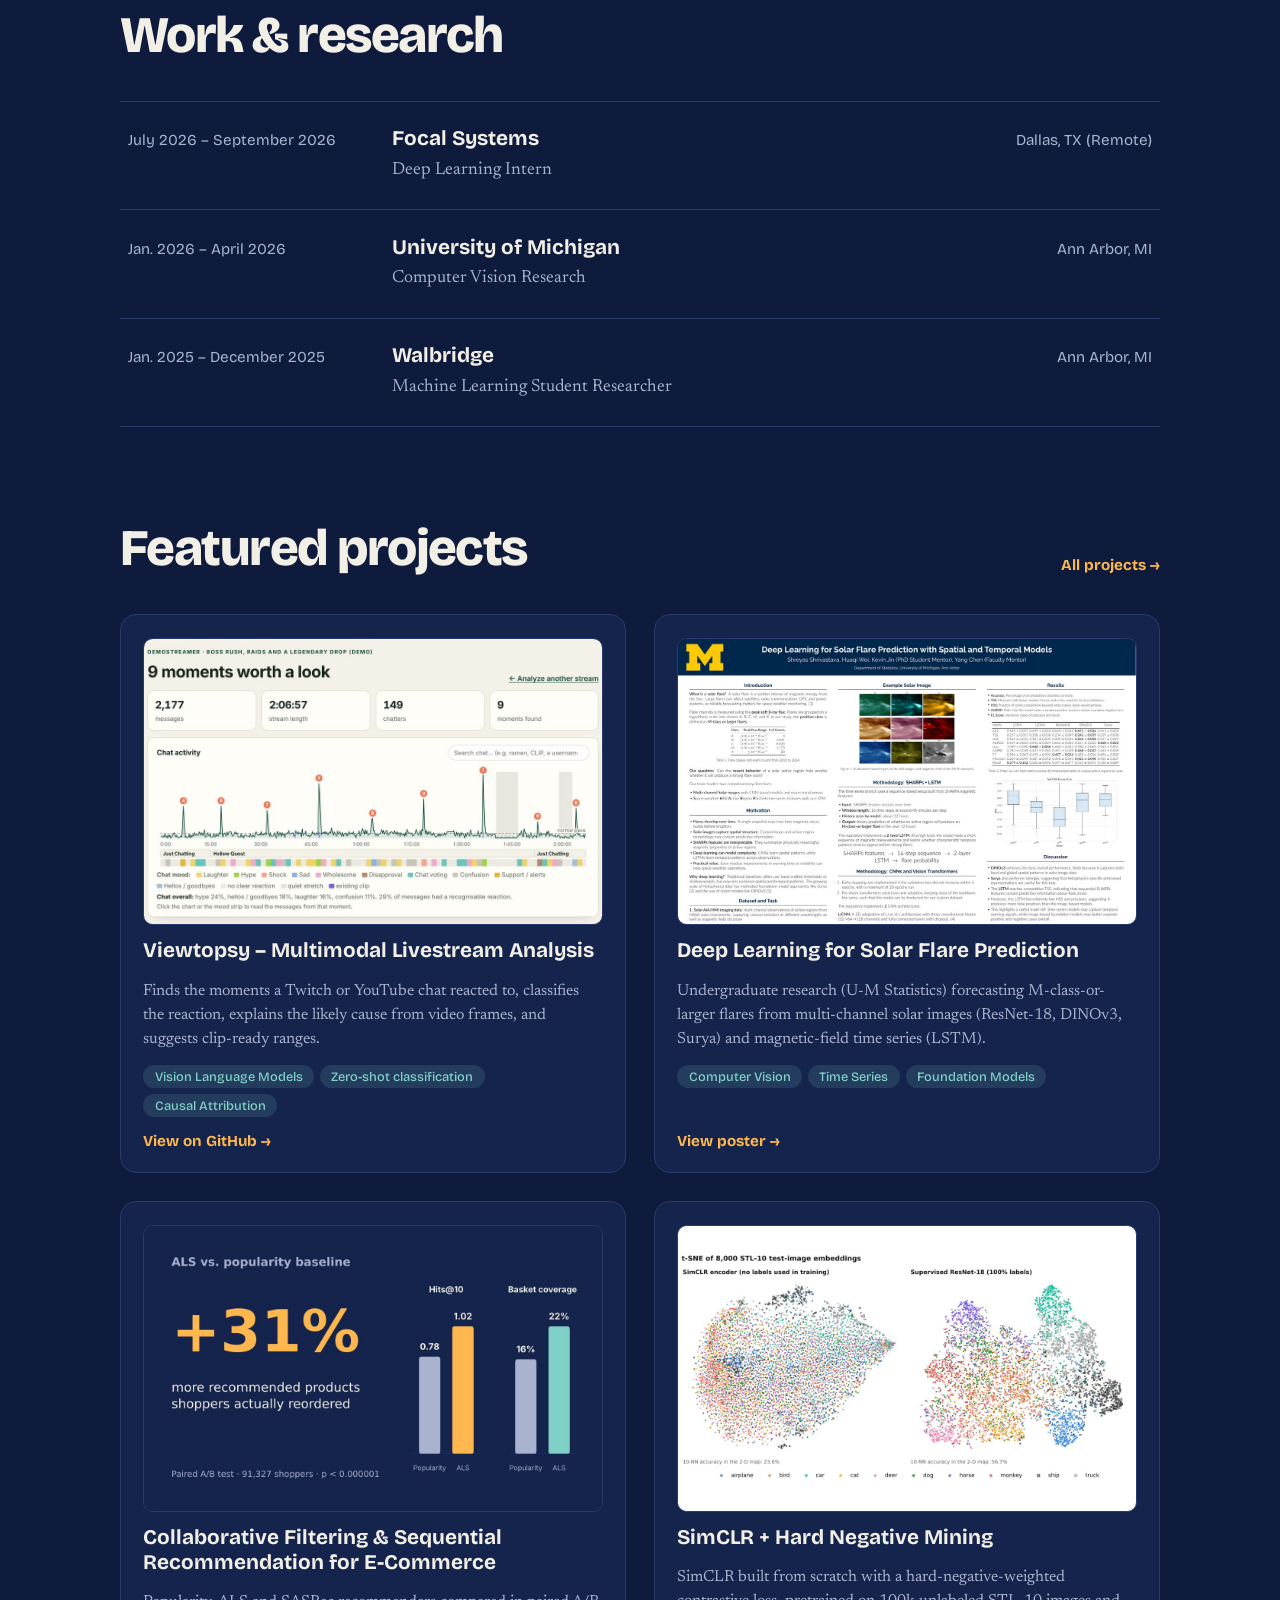
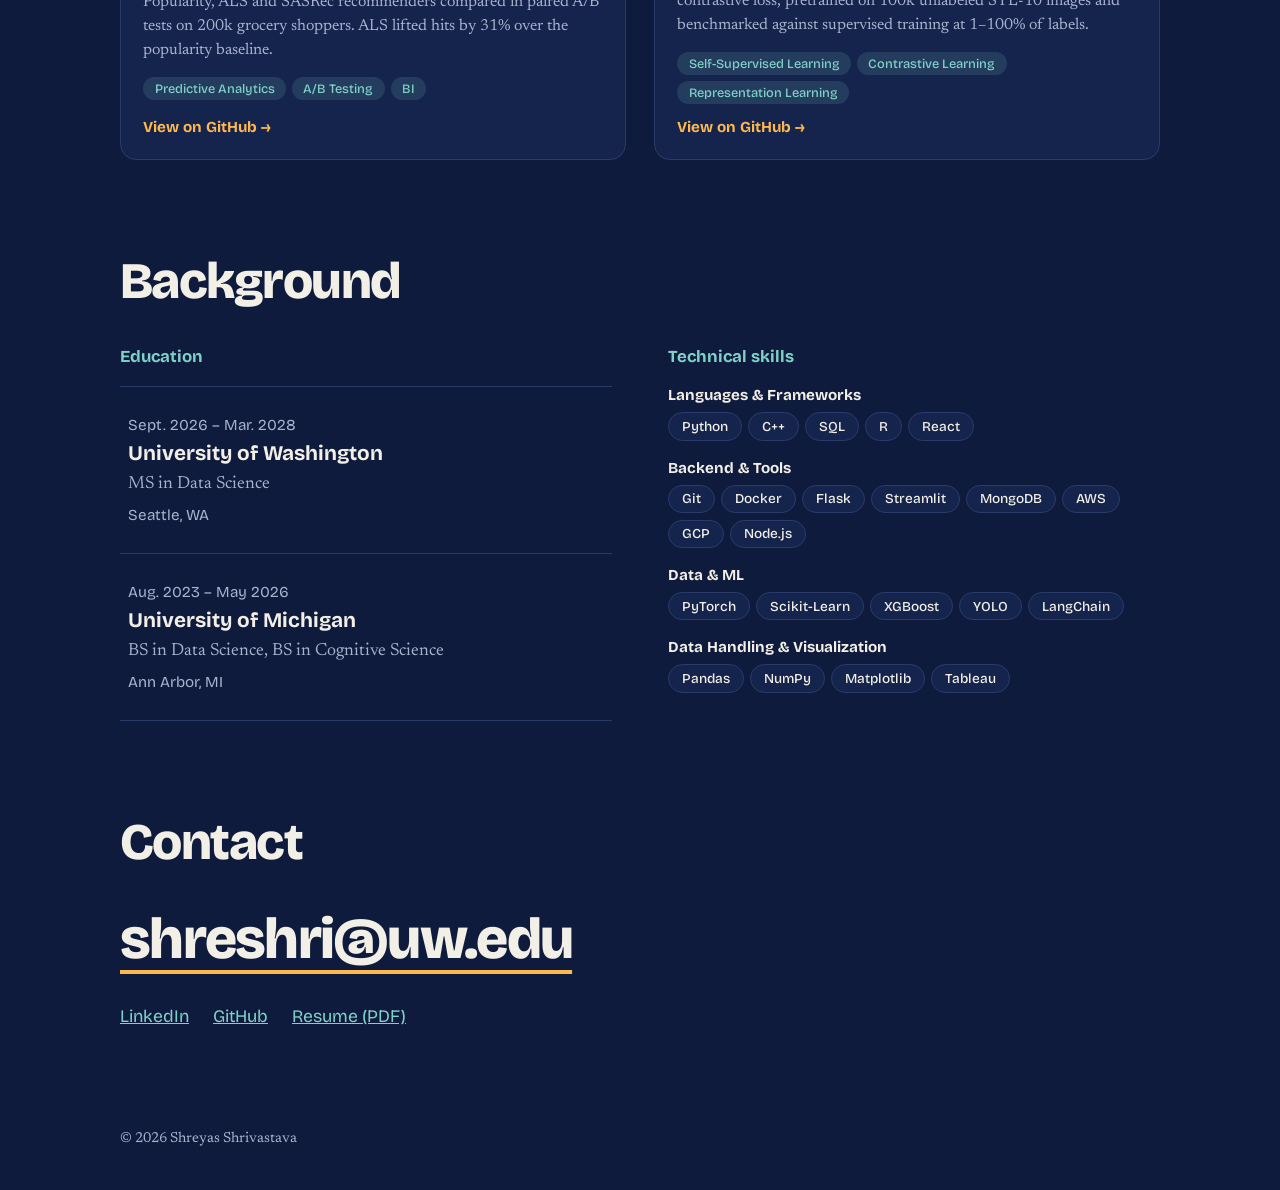
==== commit 7bfb5ef6: "Add profile photo to About section Co-Authored-By: Claude Opus 5.5 <noreply@anthropic.com> Claude-Se" ====
--- a/index.html
+++ b/index.html
@@ -46,9 +46,8 @@
 
 <section id="about" class="wrap">
   <h2>About</h2>
-  <!-- To add a photo: put photo.jpg in images/, add class "has-photo" to the div below,
-       and add <img class="photo" src="images/photo.jpg" alt="Shreyas Shrivastava"> as its first child. -->
-  <div class="about">
+  <div class="about has-photo">
+    <img class="photo" src="images/photo.jpg" alt="Shreyas Shrivastava" width="640" height="640">
     <div class="bio">
       <p>I’m an MS student in Data Science at the University of Washington. Before that, I studied Data Science and Cognitive Science at the University of Michigan.</p>
       <p>I love exploring different industries to find where machine learning delivers real benefit, whether that’s optimizing resources, cutting waste or making everyday work more efficient. This past summer I was a deep learning intern at Focal Systems. At Michigan I did computer vision research, worked as a machine learning student researcher with Walbridge, and studied solar-flare forecasting with spatial and temporal deep learning models.</p>
--- a/style.css
+++ b/style.css
@@ -40,7 +40,8 @@
 .intro{font-size:clamp(1.15rem,2.2vw,1.45rem);max-width:40rem;margin:0}
 .about{display:grid;grid-template-columns:1fr;gap:2.5rem;align-items:start}
 .about.has-photo{grid-template-columns:16rem 1fr}
-.photo{width:100%;aspect-ratio:1;object-fit:cover;border-radius:1rem;border:1px solid var(--rule)}
+.photo{width:100%;height:auto;aspect-ratio:1;object-fit:cover;border-radius:1rem;border:1px solid var(--rule)}
+@media (max-width:52rem){.photo{max-width:14rem}}
 .bio{max-width:42rem;font-size:1.2rem}
 .bio p{margin:0 0 1.1rem}
 .bio p:first-child{font-size:1.35rem;line-height:1.5}
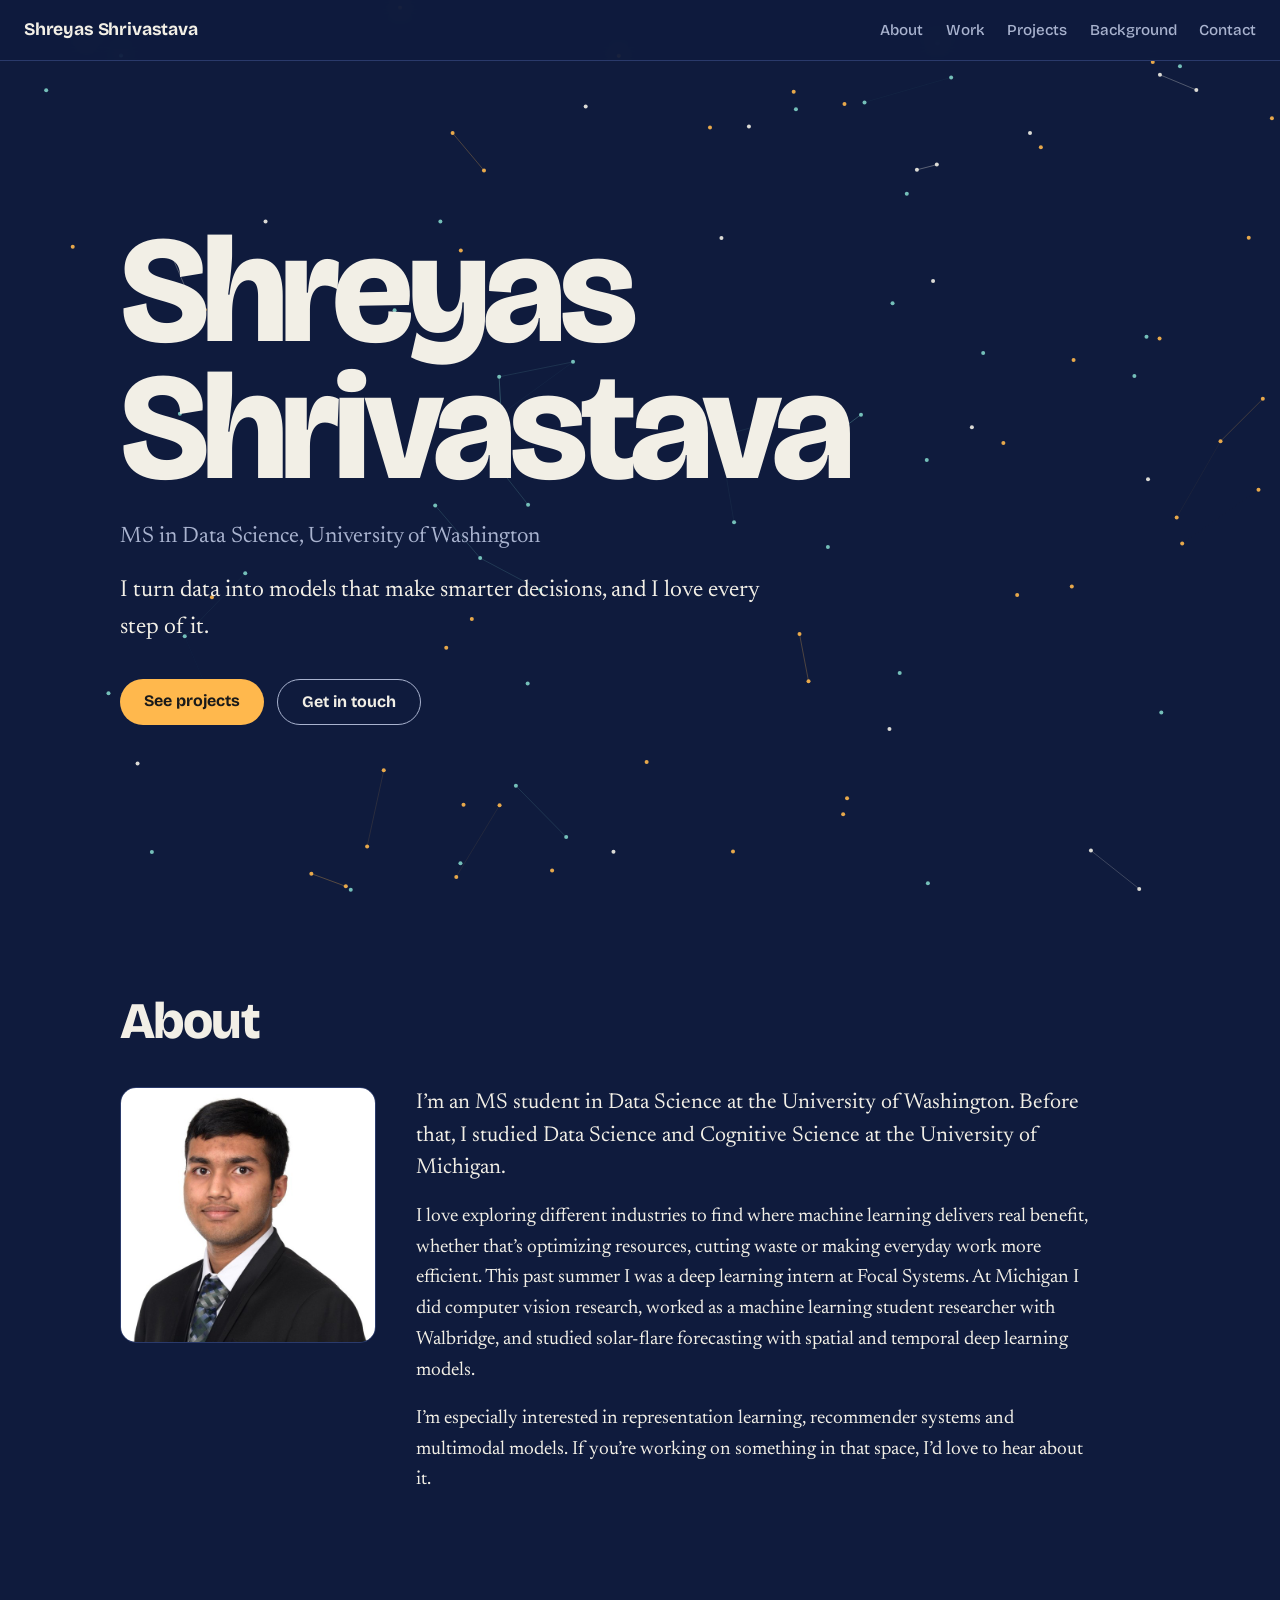
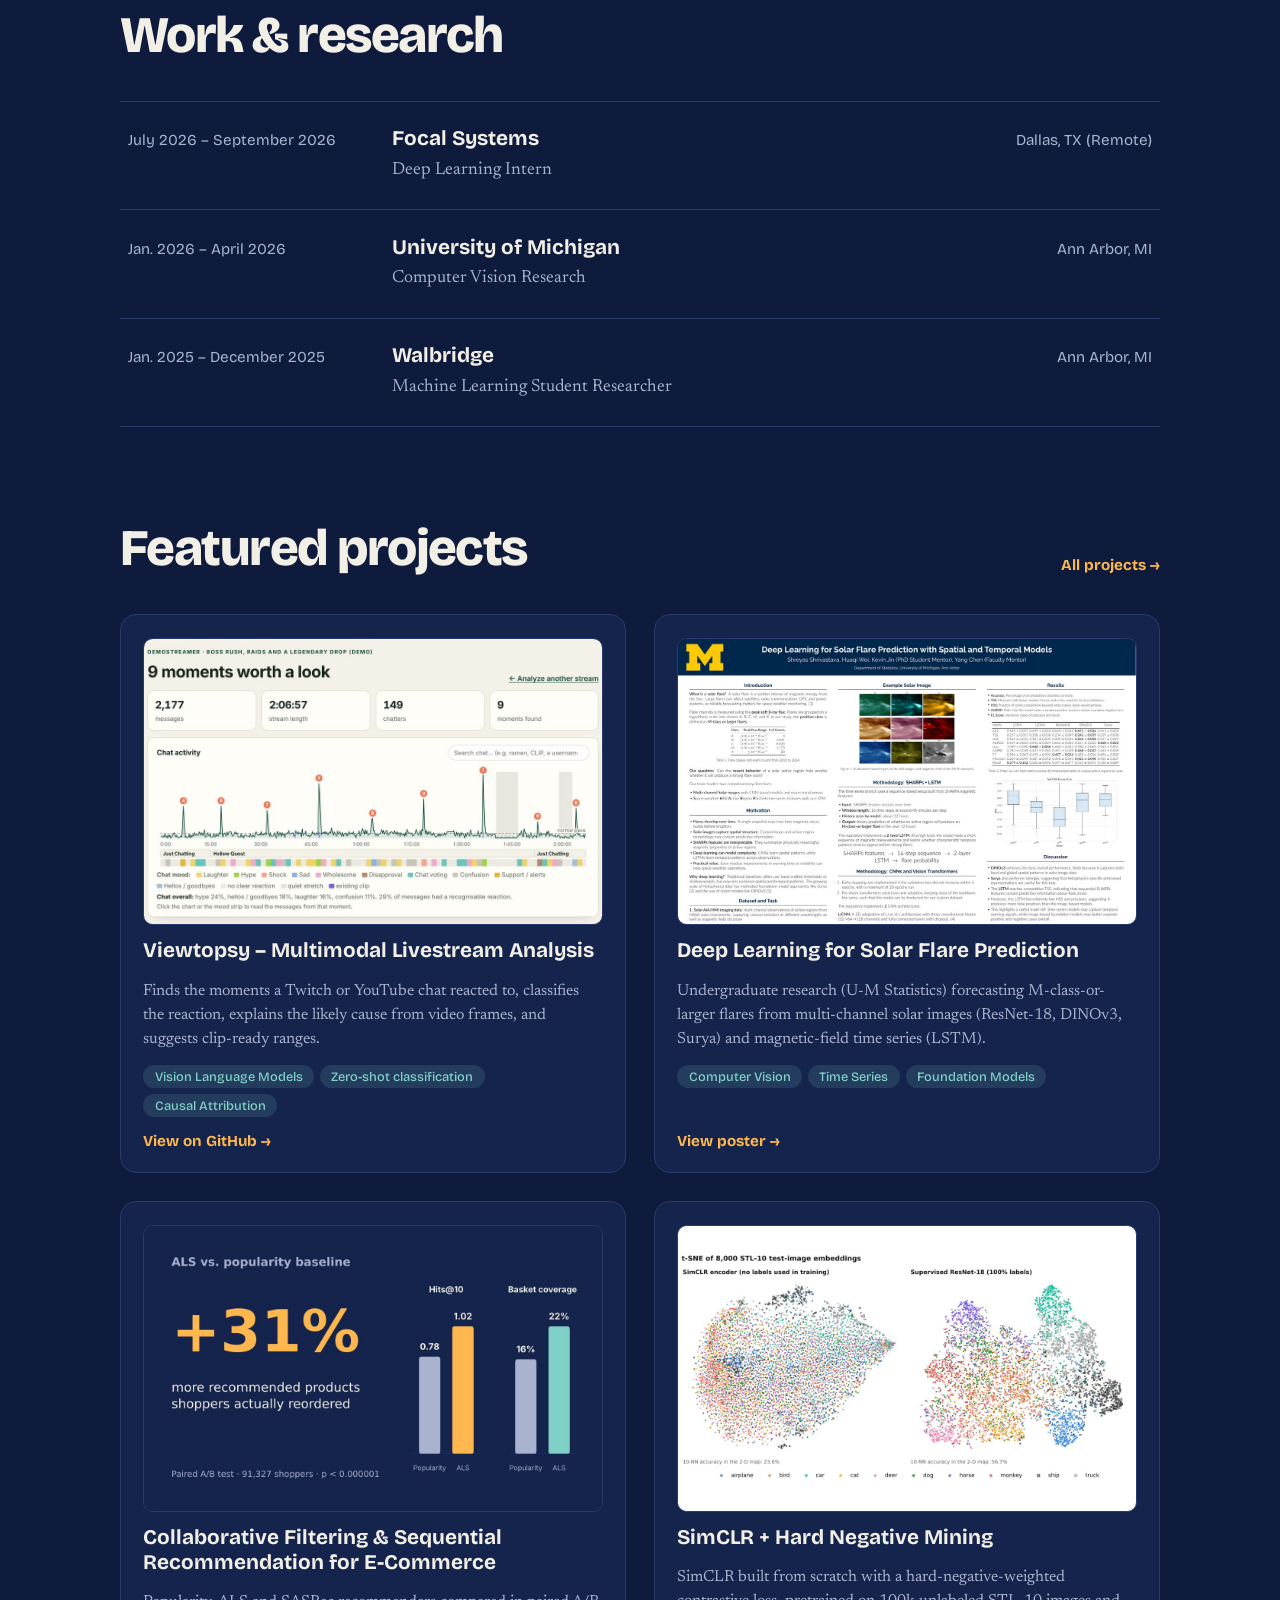
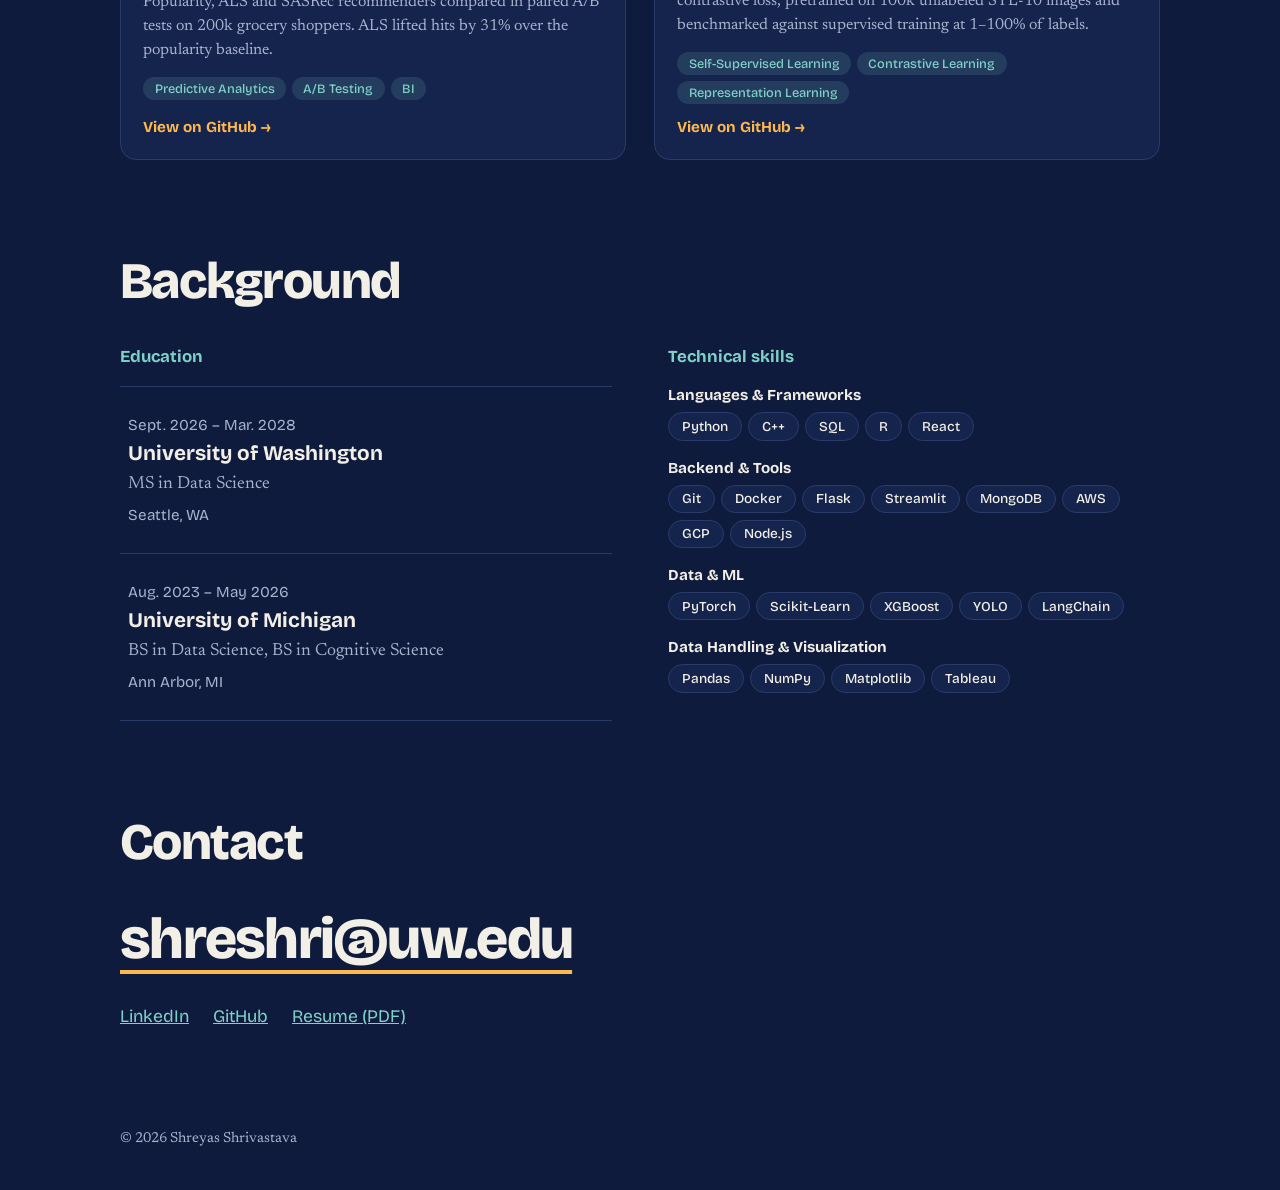
==== commit 117928dc: "Version the stylesheet link so CSS updates show immediately Co-Authored-By: Claude Opus 5.5 <noreply" ====
--- a/index.html
+++ b/index.html
@@ -14,7 +14,7 @@
 <link rel="preconnect" href="https://fonts.googleapis.com">
 <link rel="preconnect" href="https://fonts.gstatic.com" crossorigin>
 <link href="https://fonts.googleapis.com/css2?family=Bricolage+Grotesque:wght@500;700;800&family=Newsreader:ital,wght@0,400;0,500;1,400&display=swap" rel="stylesheet">
-<link rel="stylesheet" href="style.css">
+<link rel="stylesheet" href="style.css?v=3">
 </head>
 <body>
 
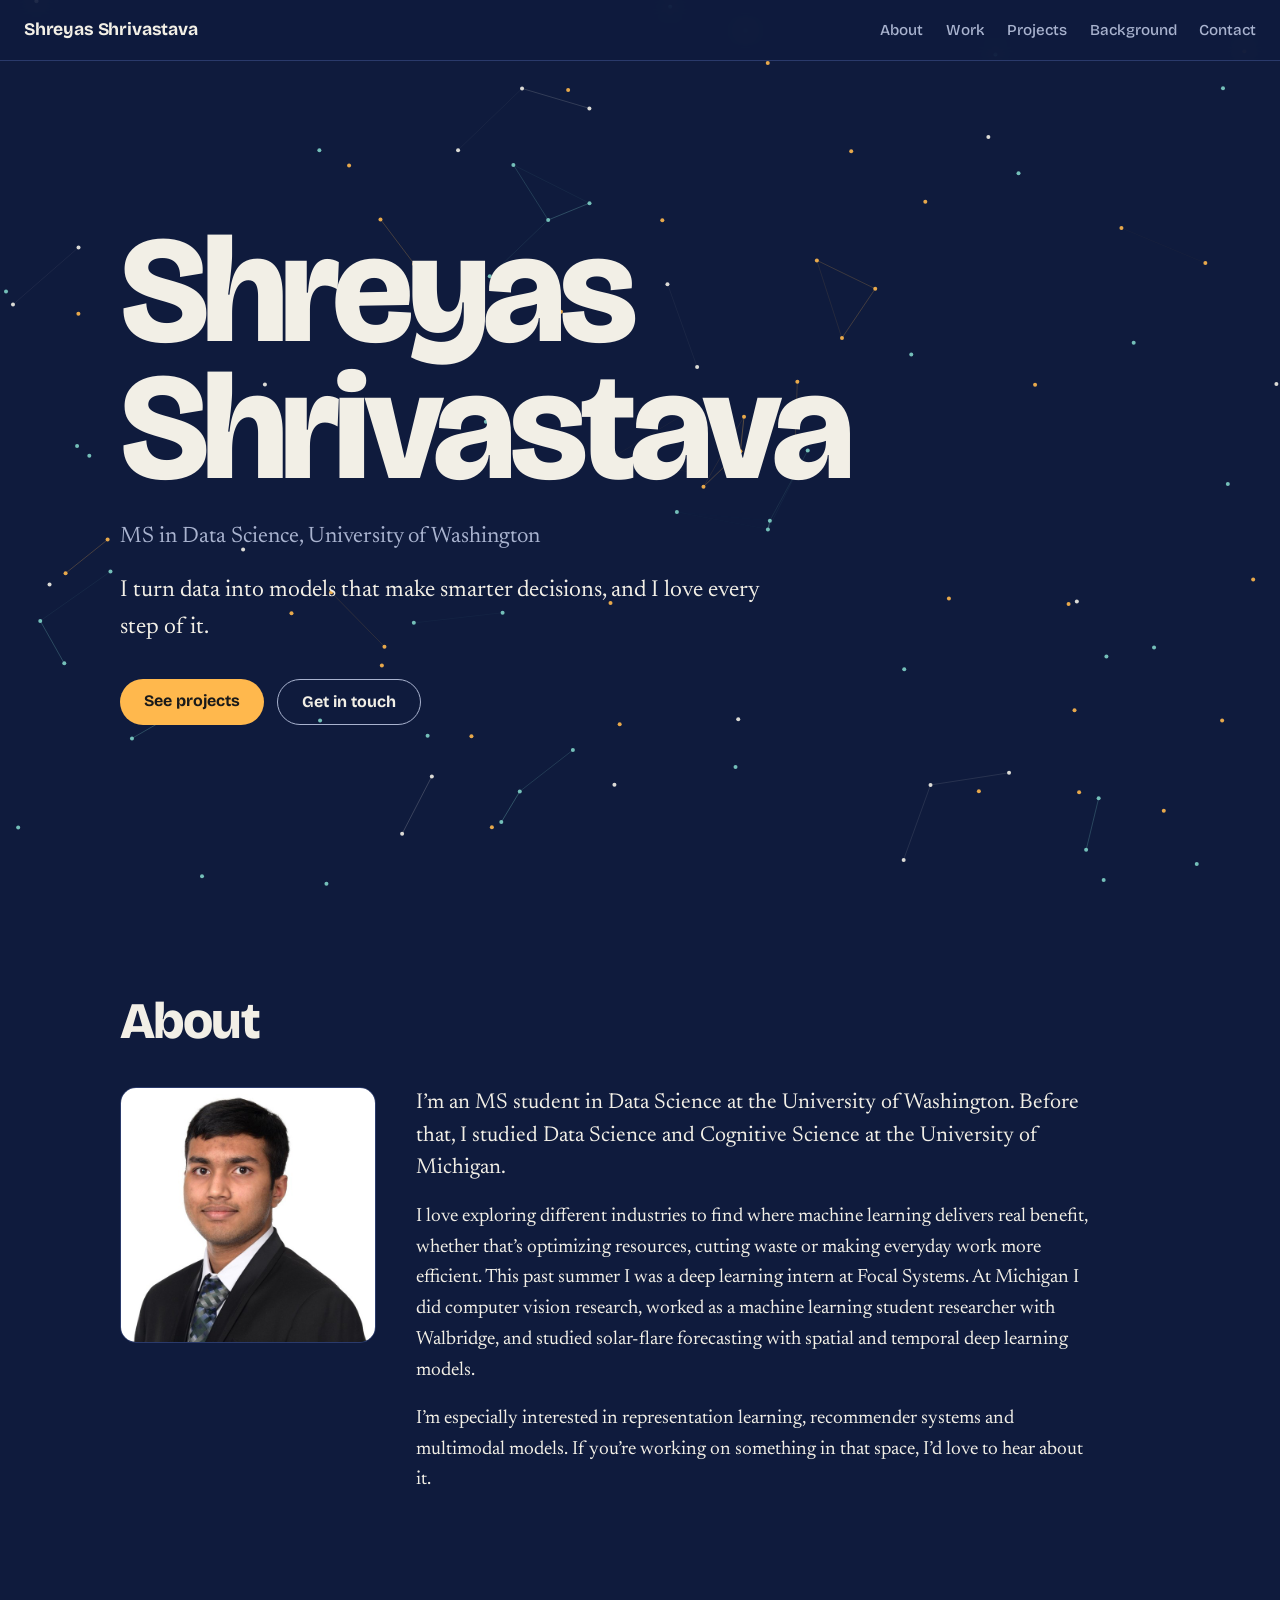
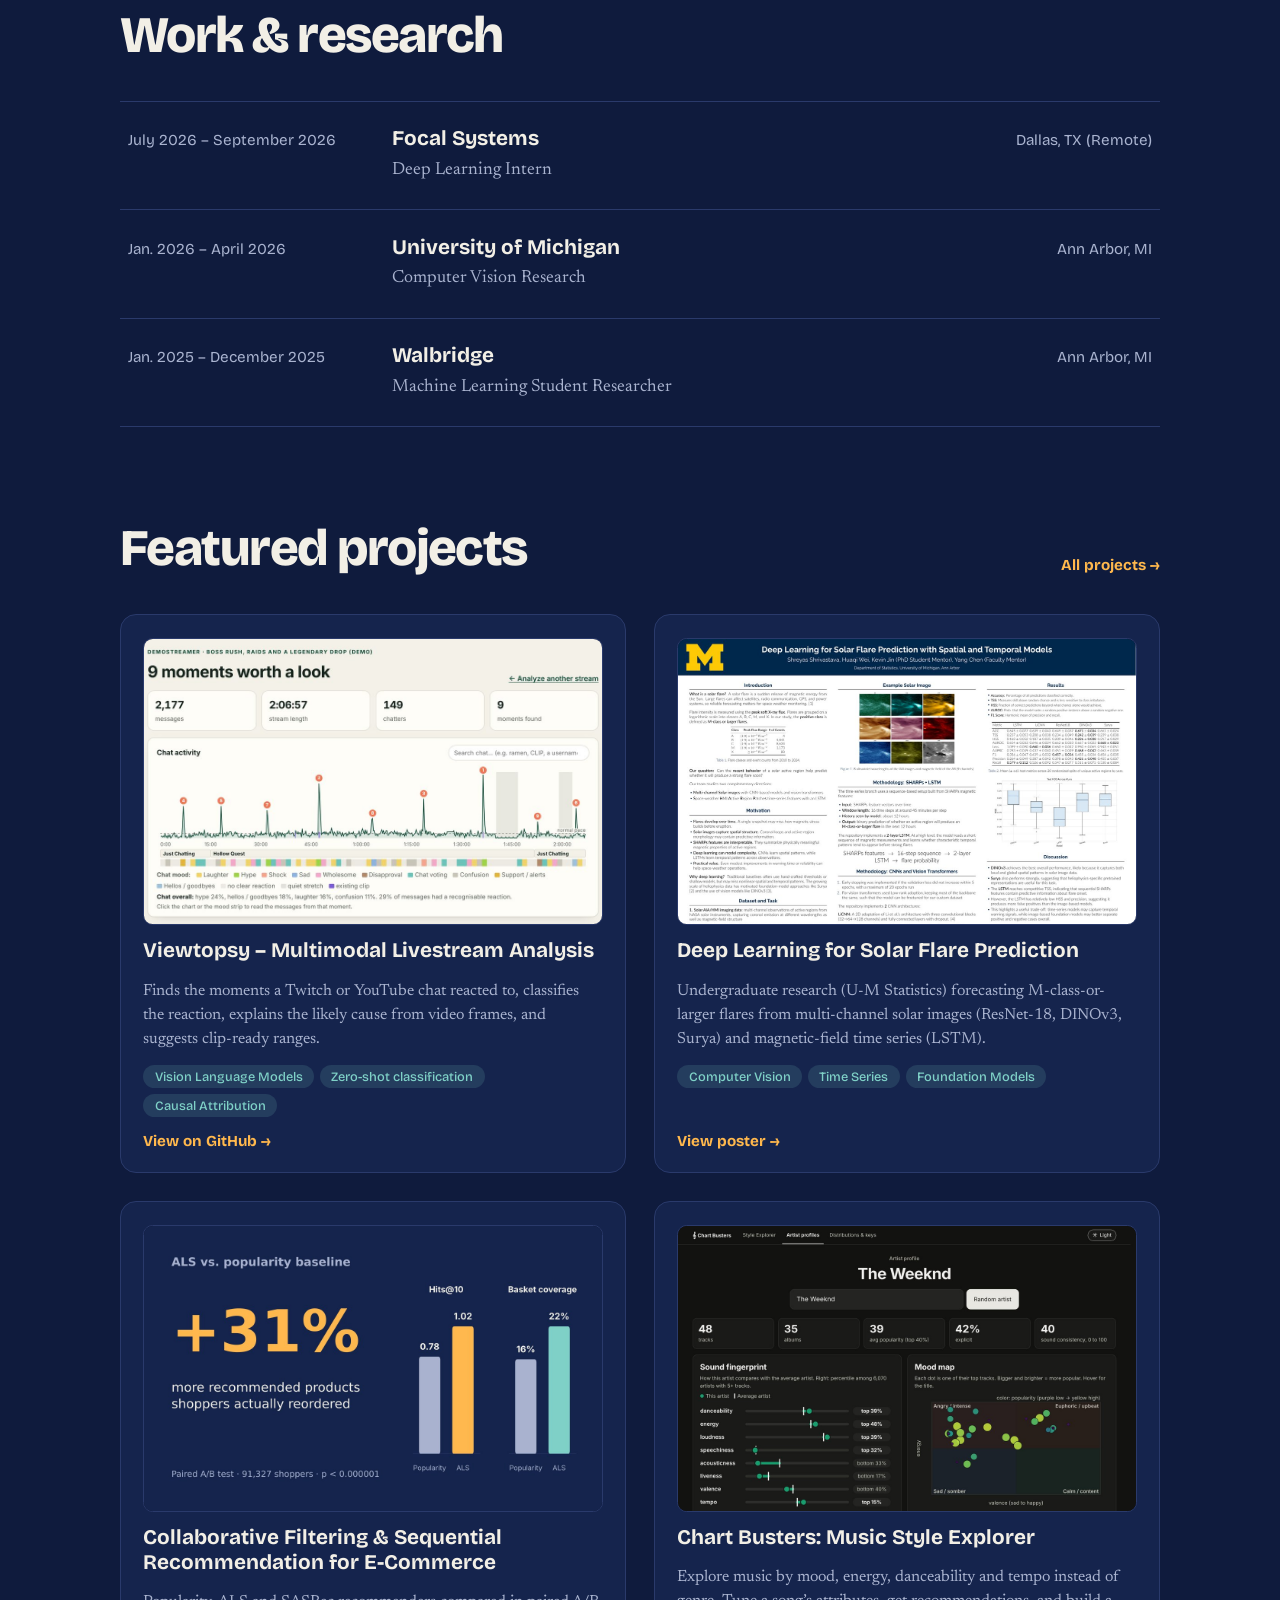
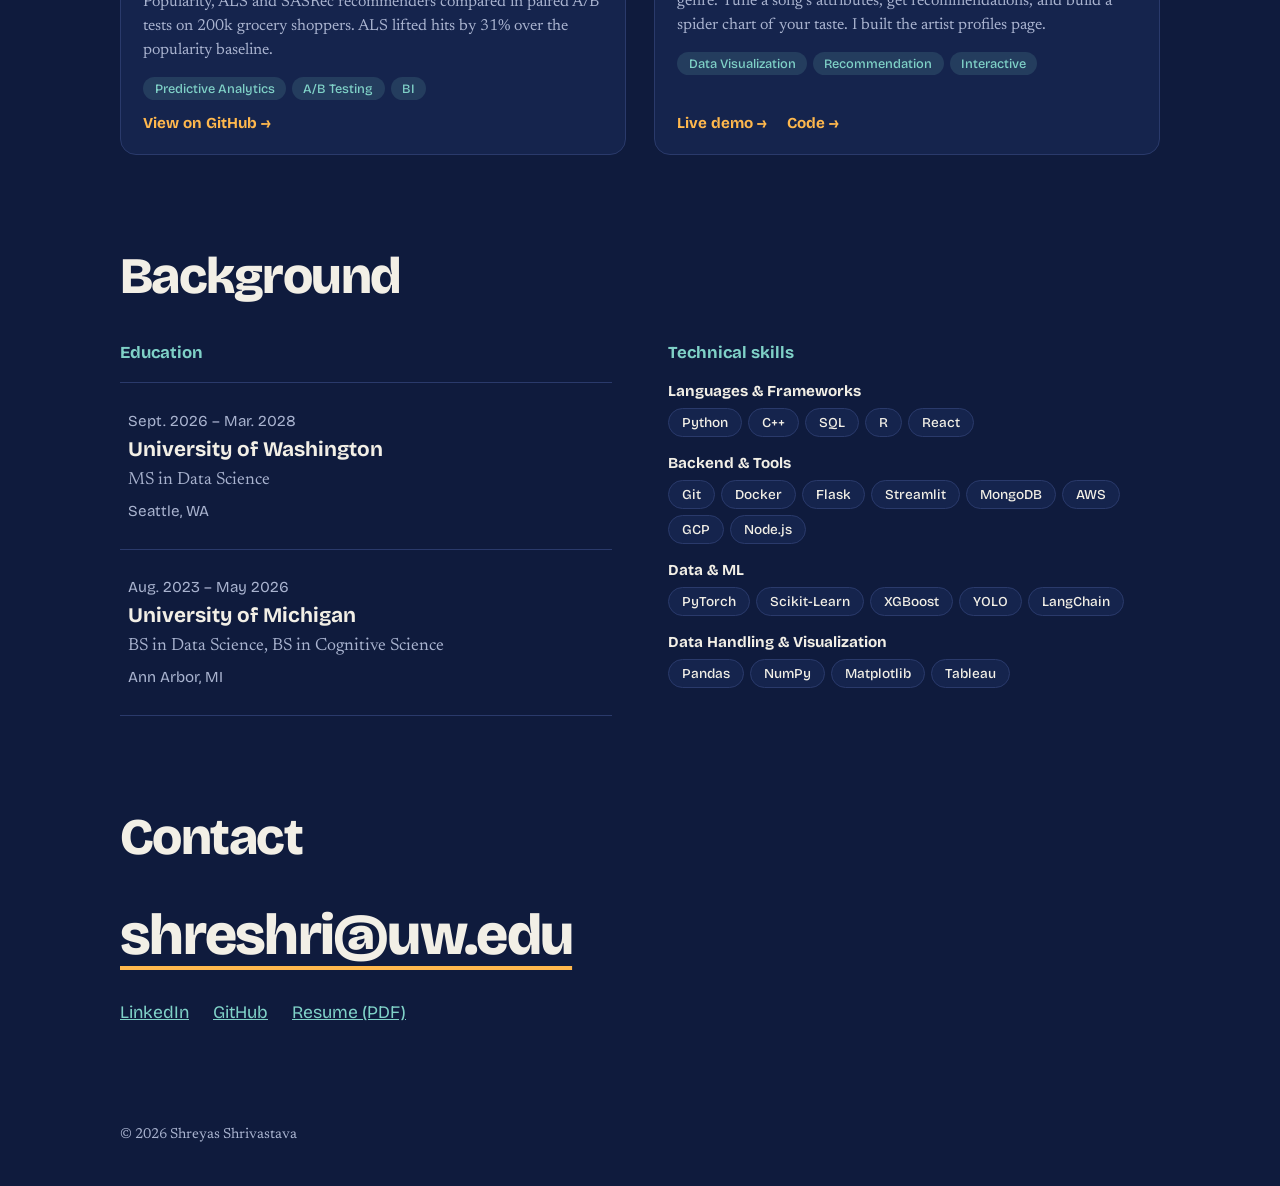
==== commit de7a0e47: "Feature Chart Busters on home page; move SimCLR to More projects Co-Authored-By: Claude Opus 5.5 <no" ====
--- a/index.html
+++ b/index.html
@@ -102,11 +102,11 @@
       <a class="more" href="https://github.com/Shreyas3303/Recommender-System-A-B-Testing-and-Revenue-Impact-Analysis">View on GitHub <span aria-hidden="true">→</span></a>
     </article>
     <article class="card">
-      <a class="shot fit" href="https://github.com/Shreyas3303/contrastive-learning-negative-mining"><img src="images/simclr.jpg" alt="t-SNE maps of SimCLR and supervised image embeddings on STL-10" loading="lazy" width="1200" height="611"></a>
-      <h3>SimCLR + Hard Negative Mining</h3>
-      <p class="desc">SimCLR built from scratch with a hard-negative-weighted contrastive loss, pretrained on 100k unlabeled STL-10 images and benchmarked against supervised training at 1–100% of labels.</p>
-      <ul class="tags"><li>Self-Supervised Learning</li><li>Contrastive Learning</li><li>Representation Learning</li></ul>
-      <a class="more" href="https://github.com/Shreyas3303/contrastive-learning-negative-mining">View on GitHub <span aria-hidden="true">→</span></a>
+      <a class="shot" href="https://trtr04.github.io/chartbuster/artist-profiles.html"><img src="images/chartbusters.jpg" alt="Chart Busters artist profile page with a sound-fingerprint chart and a mood map of an artist's top tracks" loading="lazy" width="1200" height="750"></a>
+      <h3>Chart Busters: Music Style Explorer</h3>
+      <p class="desc">Explore music by mood, energy, danceability and tempo instead of genre. Tune a song’s attributes, get recommendations, and build a spider chart of your taste. I built the artist profiles page.</p>
+      <ul class="tags"><li>Data Visualization</li><li>Recommendation</li><li>Interactive</li></ul>
+      <div class="mini-links"><a class="more" href="https://trtr04.github.io/chartbuster/">Live demo <span aria-hidden="true">→</span></a> <a class="more" href="https://github.com/trtr04/chartbuster">Code <span aria-hidden="true">→</span></a></div>
     </article>
   </div>
 </section>
